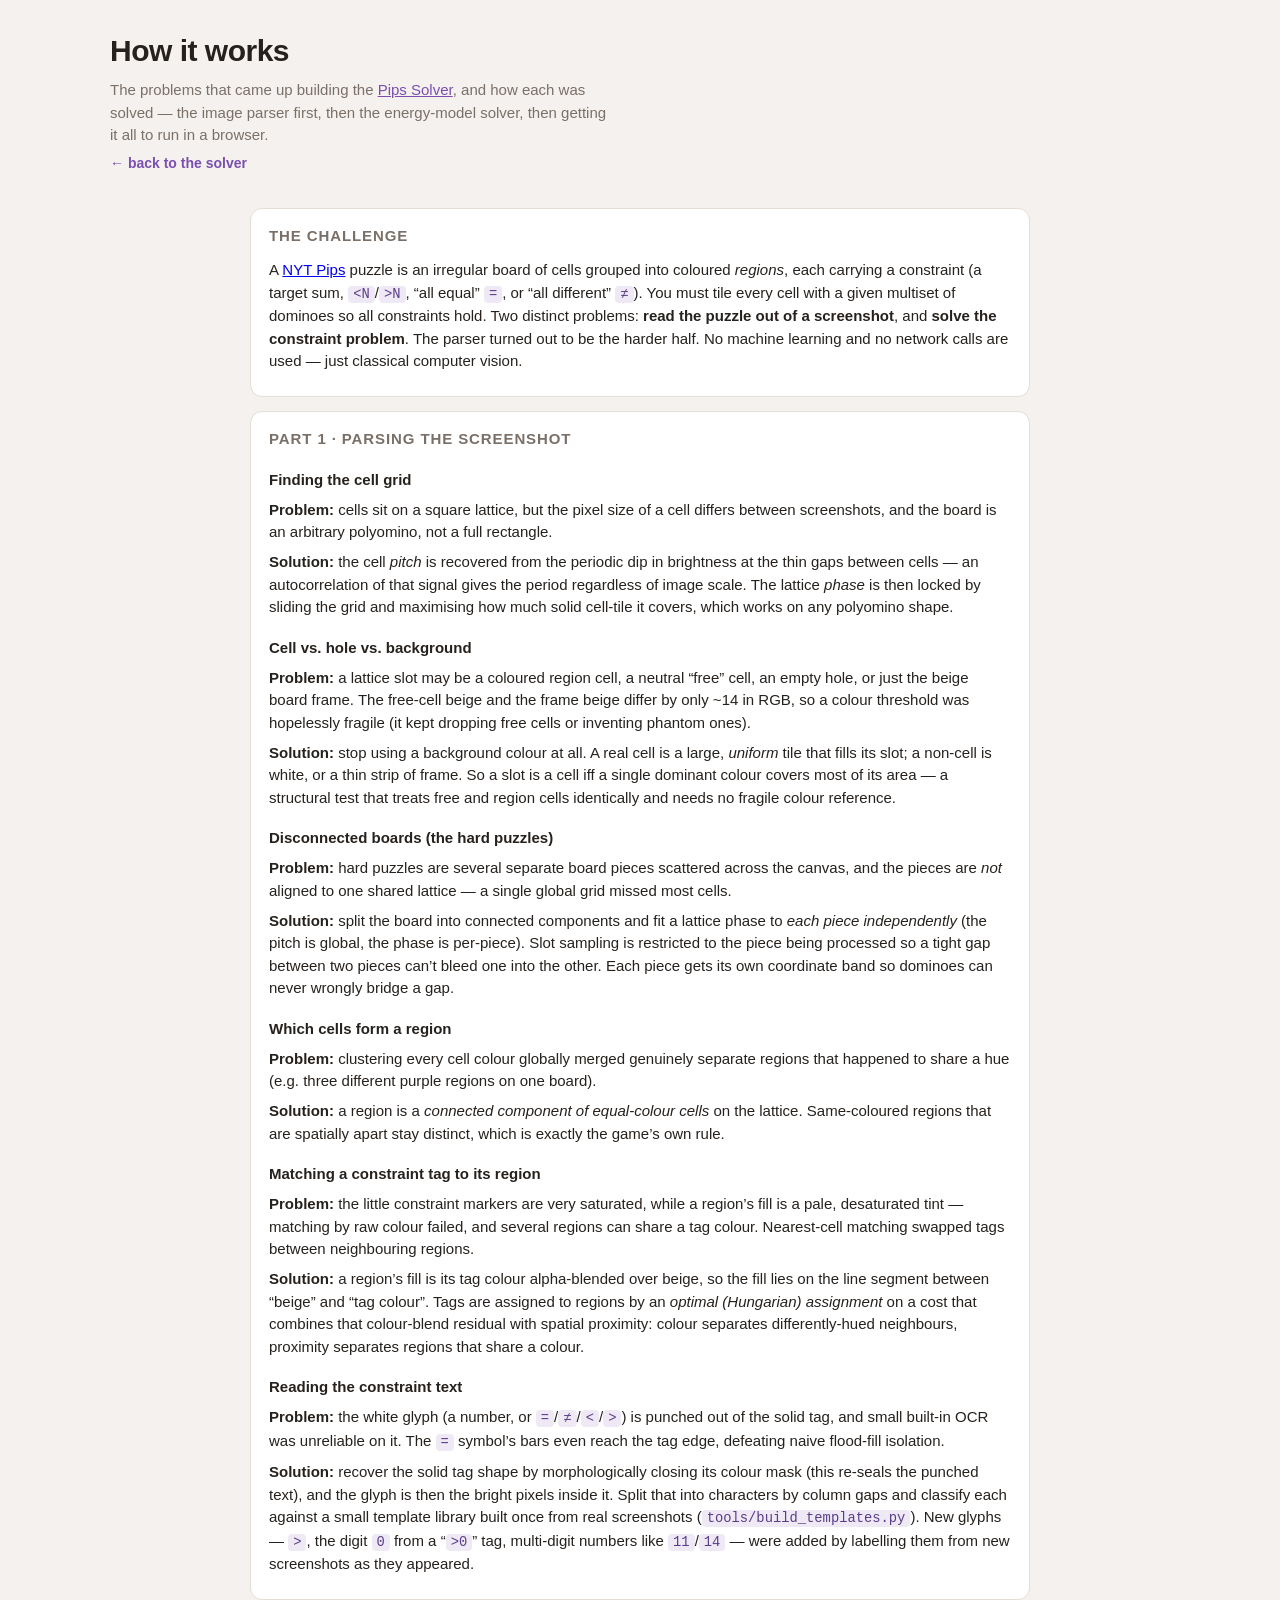
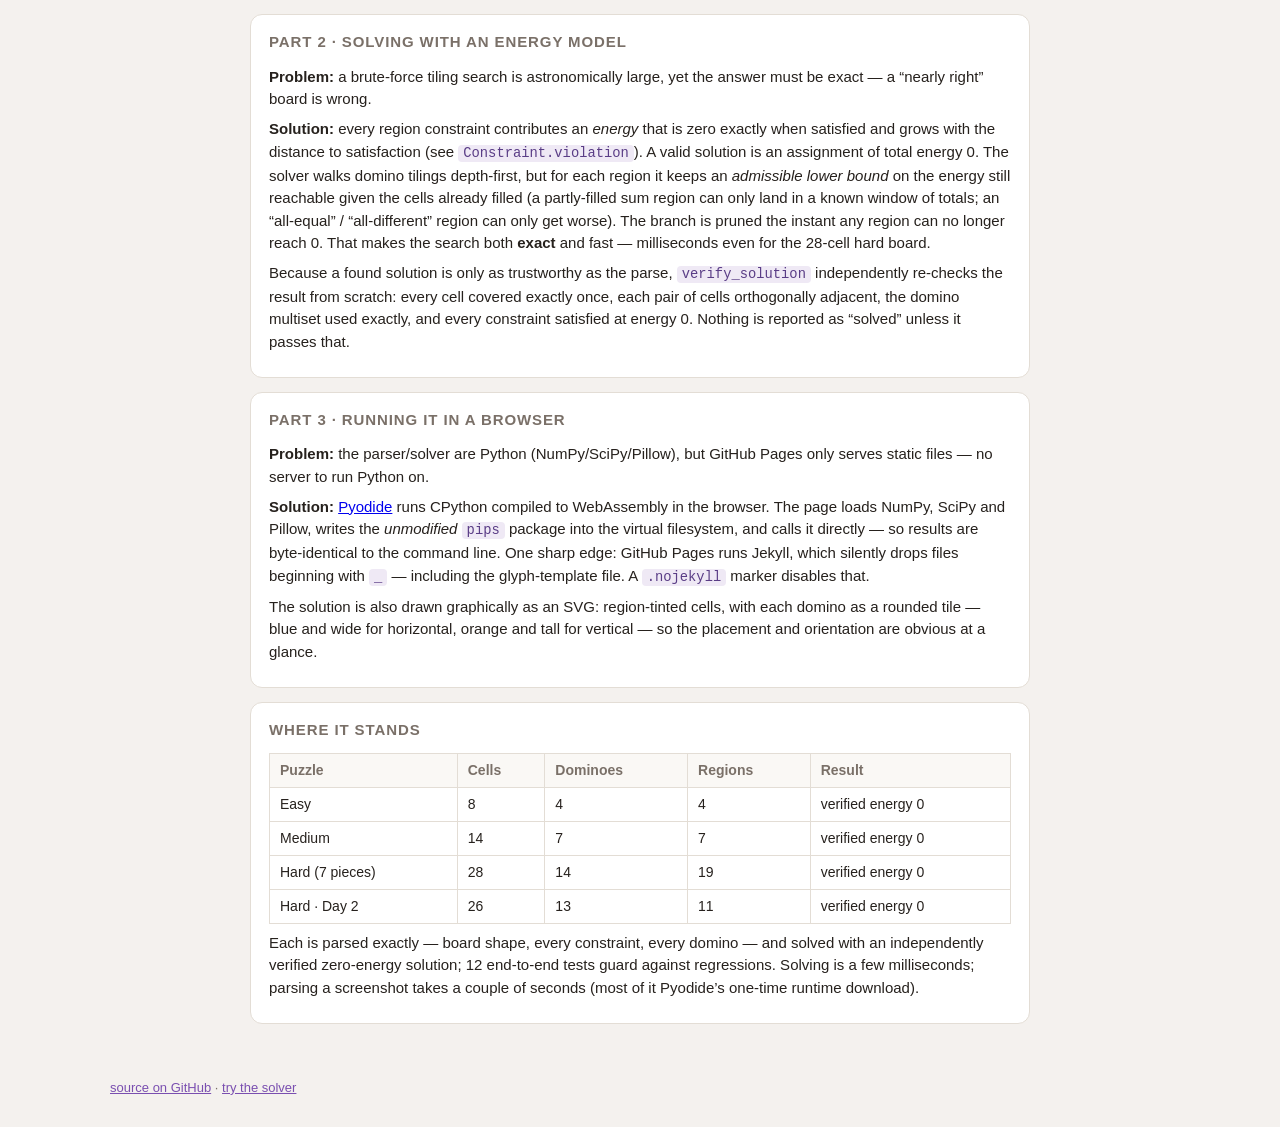
==== docs/writeup.html @ 4bcb679f "Add 'How it works' writeup page (parsing & solving problems/solutions) - docs/writeup.html: problem " ====
<!DOCTYPE html>
<html lang="en">
<head>
<meta charset="utf-8">
<meta name="viewport" content="width=device-width, initial-scale=1">
<title>Pips Solver — how it works</title>
<link rel="stylesheet" href="style.css">
</head>
<body>
<header>
  <h1>How it works</h1>
  <p class="sub">The problems that came up building the
    <a href="index.html">Pips Solver</a>, and how each was solved &mdash;
    the image parser first, then the energy-model solver, then getting it
    all to run in a browser.</p>
  <nav class="nav"><a href="index.html">&larr; back to the solver</a></nav>
</header>

<main class="prose">

  <section class="card">
    <h2>The challenge</h2>
    <p>A <a href="https://www.nytimes.com/games/pips" target="_blank"
      rel="noopener">NYT&nbsp;Pips</a> puzzle is an irregular board of
      cells grouped into coloured <em>regions</em>, each carrying a
      constraint (a target sum, <code>&lt;N</code>/<code>&gt;N</code>,
      &ldquo;all&nbsp;equal&rdquo; <code>=</code>, or
      &ldquo;all&nbsp;different&rdquo; <code>&ne;</code>). You must tile
      every cell with a given multiset of dominoes so all constraints
      hold. Two distinct problems: <strong>read the puzzle out of a
      screenshot</strong>, and <strong>solve the
      constraint problem</strong>. The parser turned out to be the harder
      half. No machine learning and no network calls are used &mdash;
      just classical computer vision.</p>
  </section>

  <section class="card">
    <h2>Part 1 &middot; Parsing the screenshot</h2>

    <h3>Finding the cell grid</h3>
    <p><strong>Problem:</strong> cells sit on a square lattice, but the
      pixel size of a cell differs between screenshots, and the board is
      an arbitrary polyomino, not a full rectangle.</p>
    <p><strong>Solution:</strong> the cell <em>pitch</em> is recovered
      from the periodic dip in brightness at the thin gaps between cells
      &mdash; an autocorrelation of that signal gives the period
      regardless of image scale. The lattice <em>phase</em> is then
      locked by sliding the grid and maximising how much solid cell-tile
      it covers, which works on any polyomino shape.</p>

    <h3>Cell vs. hole vs. background</h3>
    <p><strong>Problem:</strong> a lattice slot may be a coloured region
      cell, a neutral &ldquo;free&rdquo; cell, an empty hole, or just the
      beige board frame. The free-cell beige and the frame beige differ
      by only ~14 in RGB, so a colour threshold was hopelessly fragile
      (it kept dropping free cells or inventing phantom ones).</p>
    <p><strong>Solution:</strong> stop using a background colour at all.
      A real cell is a large, <em>uniform</em> tile that fills its slot;
      a non-cell is white, or a thin strip of frame. So a slot is a cell
      iff a single dominant colour covers most of its area &mdash; a
      structural test that treats free and region cells identically and
      needs no fragile colour reference.</p>

    <h3>Disconnected boards (the hard puzzles)</h3>
    <p><strong>Problem:</strong> hard puzzles are several separate board
      pieces scattered across the canvas, and the pieces are <em>not</em>
      aligned to one shared lattice &mdash; a single global grid missed
      most cells.</p>
    <p><strong>Solution:</strong> split the board into connected
      components and fit a lattice phase to <em>each piece
      independently</em> (the pitch is global, the phase is per-piece).
      Slot sampling is restricted to the piece being processed so a tight
      gap between two pieces can&rsquo;t bleed one into the other. Each
      piece gets its own coordinate band so dominoes can never wrongly
      bridge a gap.</p>

    <h3>Which cells form a region</h3>
    <p><strong>Problem:</strong> clustering every cell colour globally
      merged genuinely separate regions that happened to share a hue
      (e.g. three different purple regions on one board).</p>
    <p><strong>Solution:</strong> a region is a <em>connected component
      of equal-colour cells</em> on the lattice. Same-coloured regions
      that are spatially apart stay distinct, which is exactly the game&rsquo;s
      own rule.</p>

    <h3>Matching a constraint tag to its region</h3>
    <p><strong>Problem:</strong> the little constraint markers are very
      saturated, while a region&rsquo;s fill is a pale, desaturated tint
      &mdash; matching by raw colour failed, and several regions can
      share a tag colour. Nearest-cell matching swapped tags between
      neighbouring regions.</p>
    <p><strong>Solution:</strong> a region&rsquo;s fill is its tag colour
      alpha-blended over beige, so the fill lies on the line segment
      between &ldquo;beige&rdquo; and &ldquo;tag colour&rdquo;. Tags are
      assigned to regions by an <em>optimal (Hungarian) assignment</em>
      on a cost that combines that colour-blend residual with spatial
      proximity: colour separates differently-hued neighbours, proximity
      separates regions that share a colour.</p>

    <h3>Reading the constraint text</h3>
    <p><strong>Problem:</strong> the white glyph (a number, or
      <code>=</code>/<code>&ne;</code>/<code>&lt;</code>/<code>&gt;</code>)
      is punched out of the solid tag, and small built-in OCR was
      unreliable on it. The <code>=</code> symbol&rsquo;s bars even reach
      the tag edge, defeating naive flood-fill isolation.</p>
    <p><strong>Solution:</strong> recover the solid tag shape by
      morphologically closing its colour mask (this re-seals the punched
      text), and the glyph is then the bright pixels inside it. Split
      that into characters by column gaps and classify each against a
      small template library built once from real screenshots
      (<code>tools/build_templates.py</code>). New glyphs &mdash;
      <code>&gt;</code>, the digit <code>0</code> from a
      &ldquo;<code>&gt;0</code>&rdquo; tag, multi-digit numbers like
      <code>11</code>/<code>14</code> &mdash; were added by labelling
      them from new screenshots as they appeared.</p>
  </section>

  <section class="card">
    <h2>Part 2 &middot; Solving with an energy model</h2>
    <p><strong>Problem:</strong> a brute-force tiling search is
      astronomically large, yet the answer must be exact &mdash; a
      &ldquo;nearly right&rdquo; board is wrong.</p>
    <p><strong>Solution:</strong> every region constraint contributes an
      <em>energy</em> that is zero exactly when satisfied and grows with
      the distance to satisfaction (see <code>Constraint.violation</code>).
      A valid solution is an assignment of total energy&nbsp;0. The solver
      walks domino tilings depth-first, but for each region it keeps an
      <em>admissible lower bound</em> on the energy still reachable given
      the cells already filled (a partly-filled sum region can only land
      in a known window of totals; an &ldquo;all-equal&rdquo; /
      &ldquo;all-different&rdquo; region can only get worse). The branch
      is pruned the instant any region can no longer reach&nbsp;0. That
      makes the search both <strong>exact</strong> and fast &mdash;
      milliseconds even for the 28-cell hard board.</p>
    <p>Because a found solution is only as trustworthy as the parse,
      <code>verify_solution</code> independently re-checks the result
      from scratch: every cell covered exactly once, each pair of cells
      orthogonally adjacent, the domino multiset used exactly, and every
      constraint satisfied at energy&nbsp;0. Nothing is reported as
      &ldquo;solved&rdquo; unless it passes that.</p>
  </section>

  <section class="card">
    <h2>Part 3 &middot; Running it in a browser</h2>
    <p><strong>Problem:</strong> the parser/solver are Python
      (NumPy/SciPy/Pillow), but GitHub Pages only serves static files
      &mdash; no server to run Python on.</p>
    <p><strong>Solution:</strong> <a href="https://pyodide.org"
      target="_blank" rel="noopener">Pyodide</a> runs CPython compiled to
      WebAssembly in the browser. The page loads NumPy, SciPy and Pillow,
      writes the <em>unmodified</em> <code>pips</code> package into the
      virtual filesystem, and calls it directly &mdash; so results are
      byte-identical to the command line. One sharp edge: GitHub Pages
      runs Jekyll, which silently drops files beginning with
      <code>_</code> &mdash; including the glyph-template file. A
      <code>.nojekyll</code> marker disables that.</p>
    <p>The solution is also drawn graphically as an SVG: region-tinted
      cells, with each domino as a rounded tile &mdash; blue and wide for
      horizontal, orange and tall for vertical &mdash; so the placement
      and orientation are obvious at a glance.</p>
  </section>

  <section class="card">
    <h2>Where it stands</h2>
    <table>
      <thead><tr><th>Puzzle</th><th>Cells</th><th>Dominoes</th>
        <th>Regions</th><th>Result</th></tr></thead>
      <tbody>
        <tr><td>Easy</td><td>8</td><td>4</td><td>4</td>
          <td>verified energy&nbsp;0</td></tr>
        <tr><td>Medium</td><td>14</td><td>7</td><td>7</td>
          <td>verified energy&nbsp;0</td></tr>
        <tr><td>Hard (7 pieces)</td><td>28</td><td>14</td><td>19</td>
          <td>verified energy&nbsp;0</td></tr>
        <tr><td>Hard &middot; Day&nbsp;2</td><td>26</td><td>13</td>
          <td>11</td><td>verified energy&nbsp;0</td></tr>
      </tbody>
    </table>
    <p>Each is parsed exactly &mdash; board shape, every constraint,
      every domino &mdash; and solved with an independently verified
      zero-energy solution; 12 end-to-end tests guard against
      regressions. Solving is a few milliseconds; parsing a screenshot
      takes a couple of seconds (most of it Pyodide&rsquo;s one-time
      runtime download).</p>
  </section>

</main>

<footer>
  <a href="https://github.com/JonMinton/pips-solver" target="_blank"
     rel="noopener">source on GitHub</a> &middot;
  <a href="index.html">try the solver</a>
</footer>
</body>
</html>
---- docs/style.css ----
:root{
  --bg:#f4f1ee; --card:#fff; --ink:#26211d; --muted:#7a7068;
  --accent:#7a4fb0; --line:#e3ddd5; --ok:#2f8f4e;
}
*{box-sizing:border-box}
body{
  margin:0;font:15px/1.5 -apple-system,BlinkMacSystemFont,"Segoe UI",
  Roboto,Helvetica,Arial,sans-serif;color:var(--ink);background:var(--bg);
}
header{padding:28px 20px 8px;max-width:1100px;margin:0 auto}
h1{margin:0;font-size:30px;letter-spacing:-.5px}
.sub{color:var(--muted);max-width:60ch;margin:.4em 0 0}
.sub a{color:var(--accent)}
main{max-width:1100px;margin:0 auto;padding:12px 20px 40px}
.card{
  background:var(--card);border:1px solid var(--line);border-radius:12px;
  padding:16px 18px;margin:14px 0;
}
.card h2{margin:0 0 12px;font-size:15px;text-transform:uppercase;
  letter-spacing:.06em;color:var(--muted)}
.row{display:flex;gap:10px;flex-wrap:wrap;align-items:center;margin:8px 0}
.daily{margin:0 0 6px;color:var(--muted)}
button,.filebtn{
  font:inherit;border:1px solid var(--line);background:#fbf9f6;
  color:var(--ink);padding:9px 16px;border-radius:9px;cursor:pointer;
}
button.puz{font-weight:600}
button:hover:not(:disabled),.filebtn:hover{border-color:var(--accent)}
button:disabled,.filebtn input:disabled{opacity:.45;cursor:not-allowed}
.filebtn{display:inline-block}
.filebtn input{display:none}
input[type=url]{
  flex:1;min-width:220px;font:inherit;padding:9px 12px;border-radius:9px;
  border:1px solid var(--line);background:#fbf9f6;
}
.hint{color:var(--muted);font-size:13px;margin:4px 0 0}
#status{margin:0;color:var(--muted)}
.badges{display:flex;gap:8px;flex-wrap:wrap;margin-top:10px}
.badge{background:#efe9f5;color:var(--accent);border-radius:999px;
  padding:5px 12px;font-size:13px;font-weight:600}
.badge.ok{background:#e6f3ea;color:var(--ok)}
.hidden{display:none}
.grid{display:grid;grid-template-columns:1fr 1fr 1fr;gap:14px}
.grid .card{margin:0}
@media (max-width:880px){.grid{grid-template-columns:1fr}}
#preview{max-width:100%;border-radius:8px;background:#faf8f5;
  border:1px dashed var(--line);min-height:120px;display:block}
pre{
  margin:0;white-space:pre;overflow:auto;font:13px/1.35
  ui-monospace,SFMono-Regular,Menlo,Consolas,monospace;
  background:#faf8f5;border-radius:8px;padding:12px;max-height:520px;
}
.legend{display:flex;gap:18px;flex-wrap:wrap;align-items:center;
  margin:0 0 12px;font-size:13px;color:var(--ink)}
.legend .muted{color:var(--muted)}
.legend .sw{display:inline-block;width:22px;height:13px;border-radius:4px;
  vertical-align:-2px;margin-right:6px;background:#fbfbfb}
.legend .sw.h{border:2.5px solid #2f6f9f}
.legend .sw.v{border:2.5px solid #c8762a}
#svgwrap{overflow:auto}
#svgwrap svg{max-width:100%;height:auto;background:#faf8f5;
  border-radius:8px;padding:10px}
.nav{max-width:1100px;margin:6px 0 0;font-size:14px}
.nav a{color:var(--accent);text-decoration:none;font-weight:600}
.nav a:hover{text-decoration:underline}
.prose{max-width:820px}
.prose .card h3{margin:18px 0 4px;font-size:15px;color:var(--ink);
  text-transform:none;letter-spacing:0}
.prose p{margin:.5em 0;color:var(--ink)}
.prose code{background:#efe9f5;color:#5a3d86;border-radius:4px;
  padding:1px 5px;font-size:.92em}
.prose table{border-collapse:collapse;width:100%;margin:6px 0;
  font-size:14px}
.prose th,.prose td{border:1px solid var(--line);padding:6px 10px;
  text-align:left}
.prose th{background:#faf8f5;color:var(--muted);font-weight:600}
footer{max-width:1100px;margin:0 auto;padding:0 20px 40px;
  color:var(--muted);font-size:13px}
footer a{color:var(--accent)}
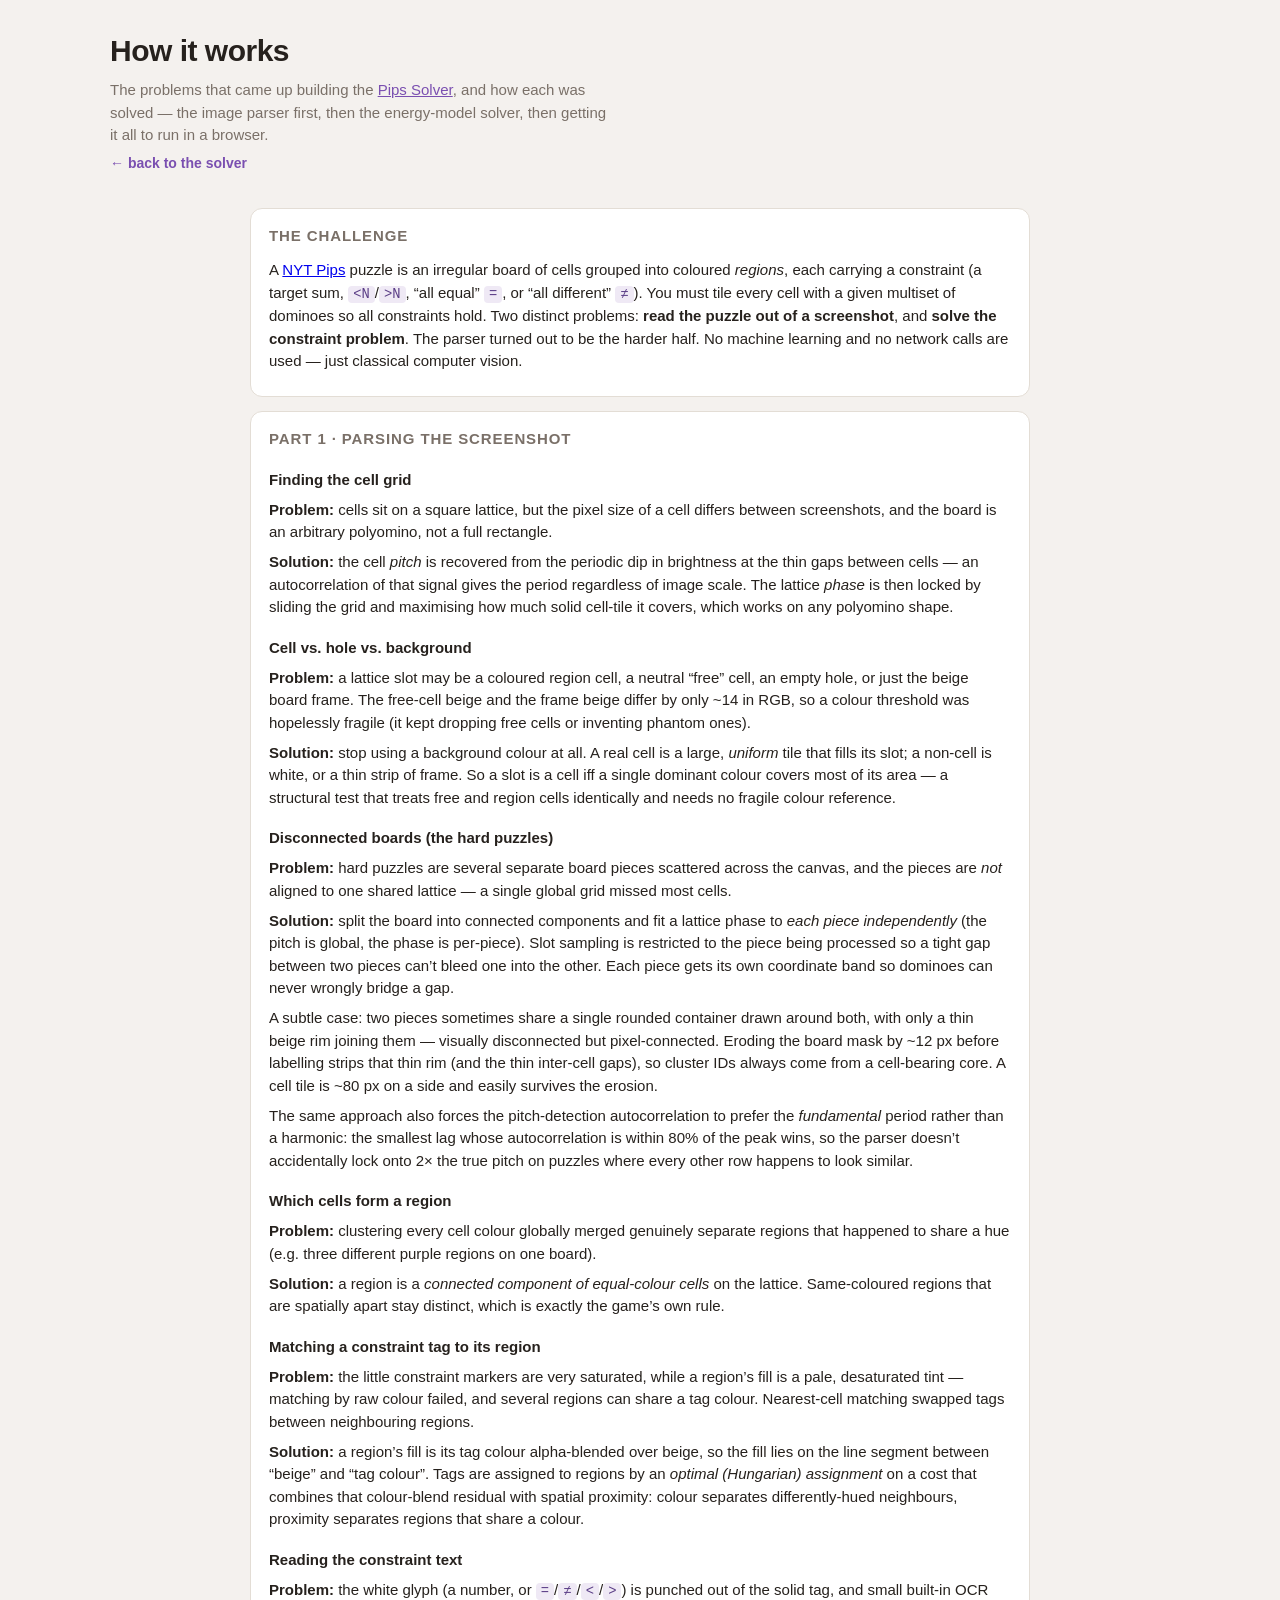
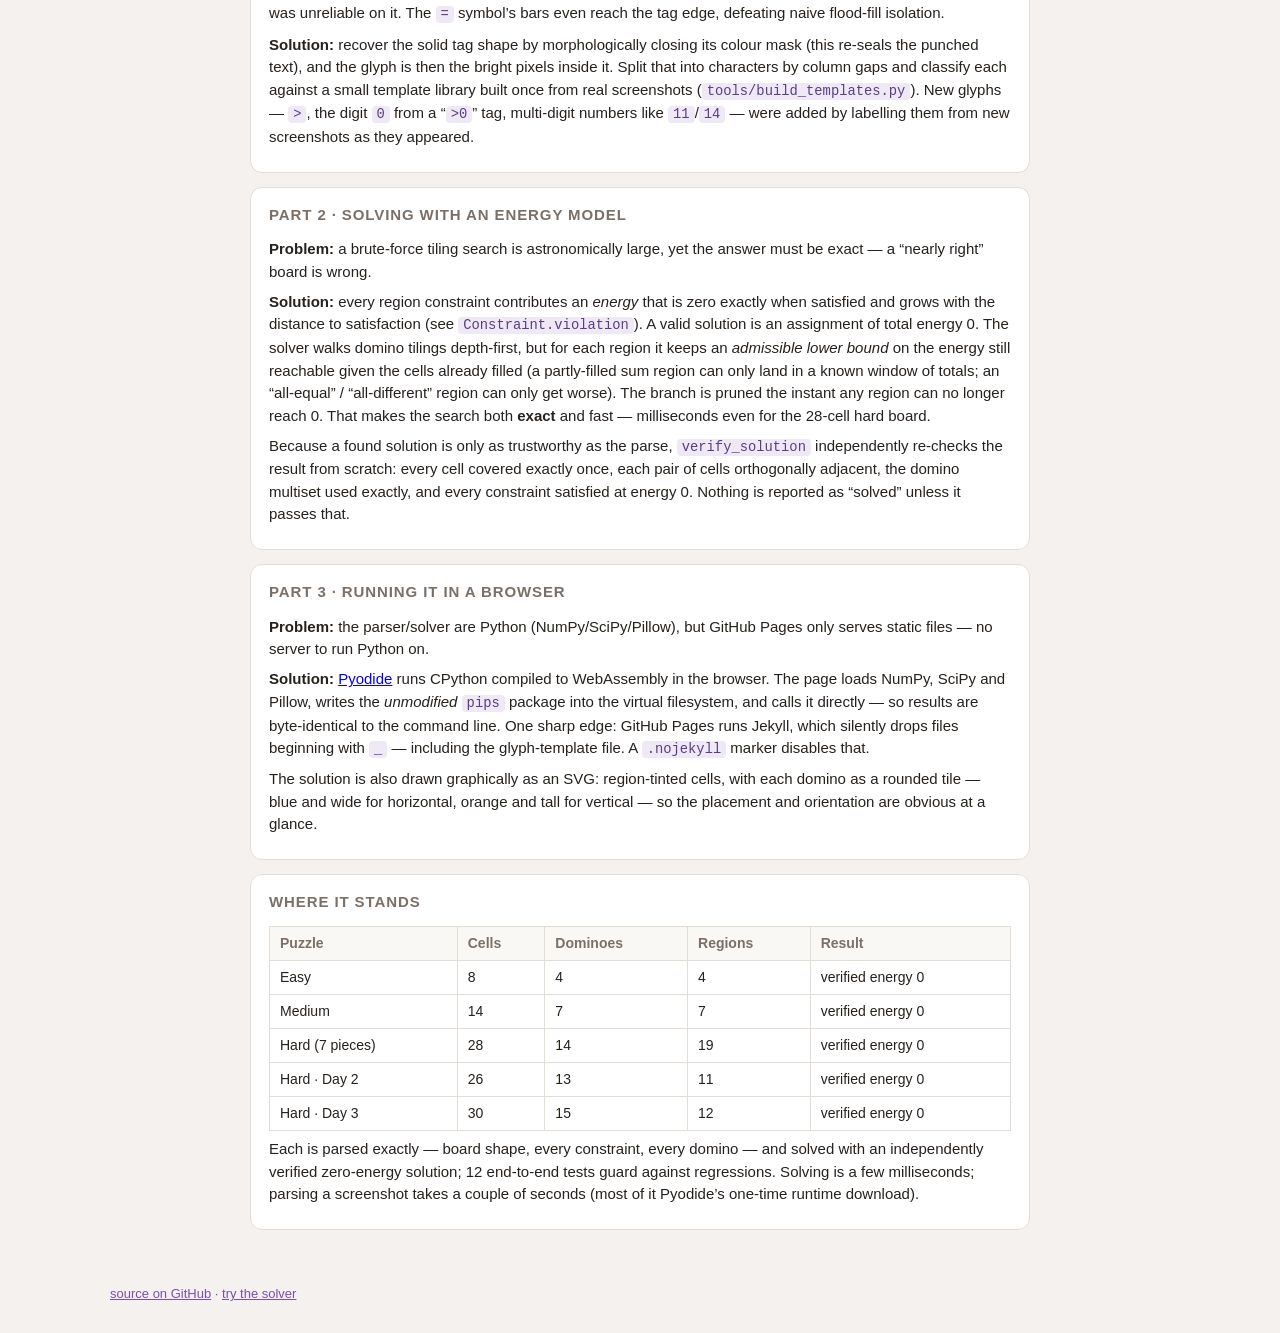
==== commit d2595b3d: "Solve hard-example-3; pitch-fundamental + erosion-split fixes - Pitch detection now picks the smalle" ====
--- a/docs/writeup.html
+++ b/docs/writeup.html
@@ -73,6 +73,19 @@
       gap between two pieces can&rsquo;t bleed one into the other. Each
       piece gets its own coordinate band so dominoes can never wrongly
       bridge a gap.</p>
+    <p>A subtle case: two pieces sometimes share a single rounded
+      container drawn around both, with only a thin beige rim joining
+      them &mdash; visually disconnected but pixel-connected. Eroding
+      the board mask by ~12 px before labelling strips that thin rim
+      (and the thin inter-cell gaps), so cluster IDs always come from a
+      cell-bearing core. A cell tile is ~80 px on a side and easily
+      survives the erosion.</p>
+    <p>The same approach also forces the pitch-detection autocorrelation
+      to prefer the <em>fundamental</em> period rather than a harmonic:
+      the smallest lag whose autocorrelation is within 80% of the peak
+      wins, so the parser doesn&rsquo;t accidentally lock onto 2&times;
+      the true pitch on puzzles where every other row happens to look
+      similar.</p>
 
     <h3>Which cells form a region</h3>
     <p><strong>Problem:</strong> clustering every cell colour globally
@@ -174,6 +187,8 @@
           <td>verified energy&nbsp;0</td></tr>
         <tr><td>Hard &middot; Day&nbsp;2</td><td>26</td><td>13</td>
           <td>11</td><td>verified energy&nbsp;0</td></tr>
+        <tr><td>Hard &middot; Day&nbsp;3</td><td>30</td><td>15</td>
+          <td>12</td><td>verified energy&nbsp;0</td></tr>
       </tbody>
     </table>
     <p>Each is parsed exactly &mdash; board shape, every constraint,
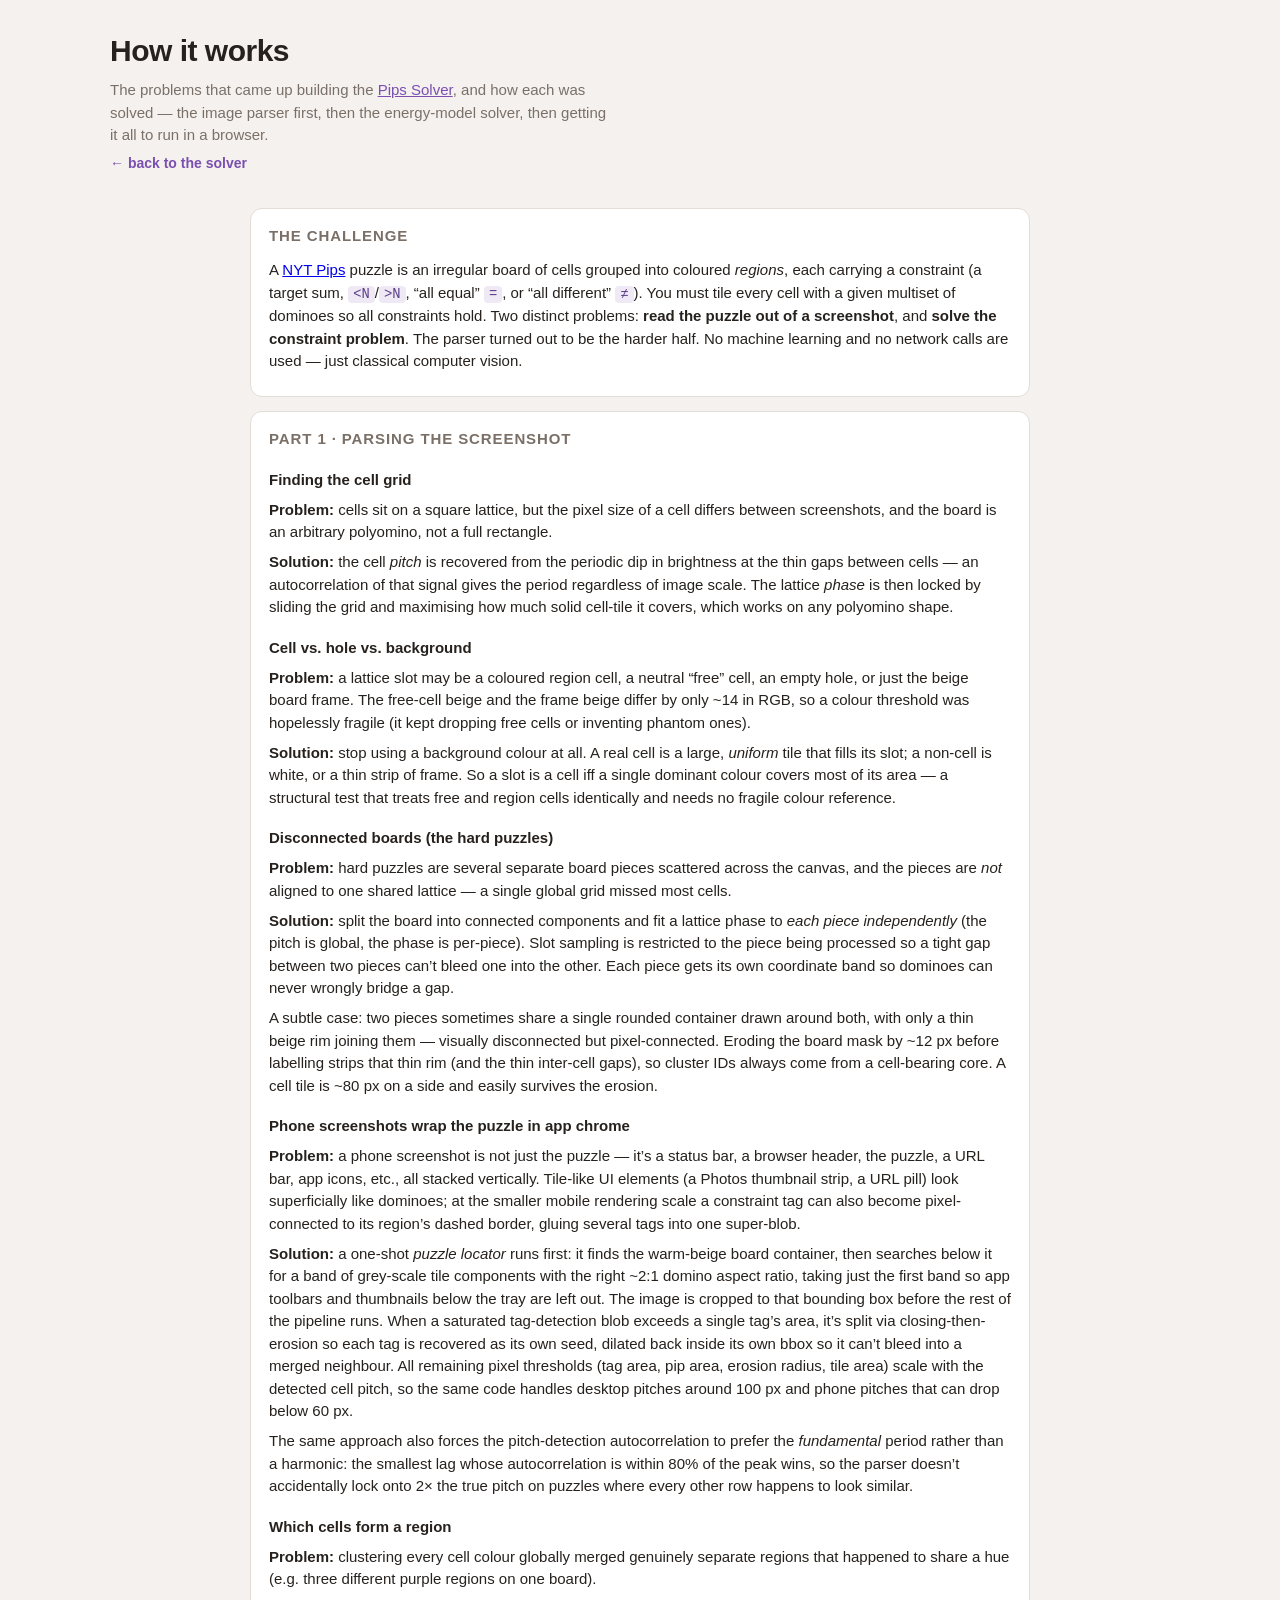
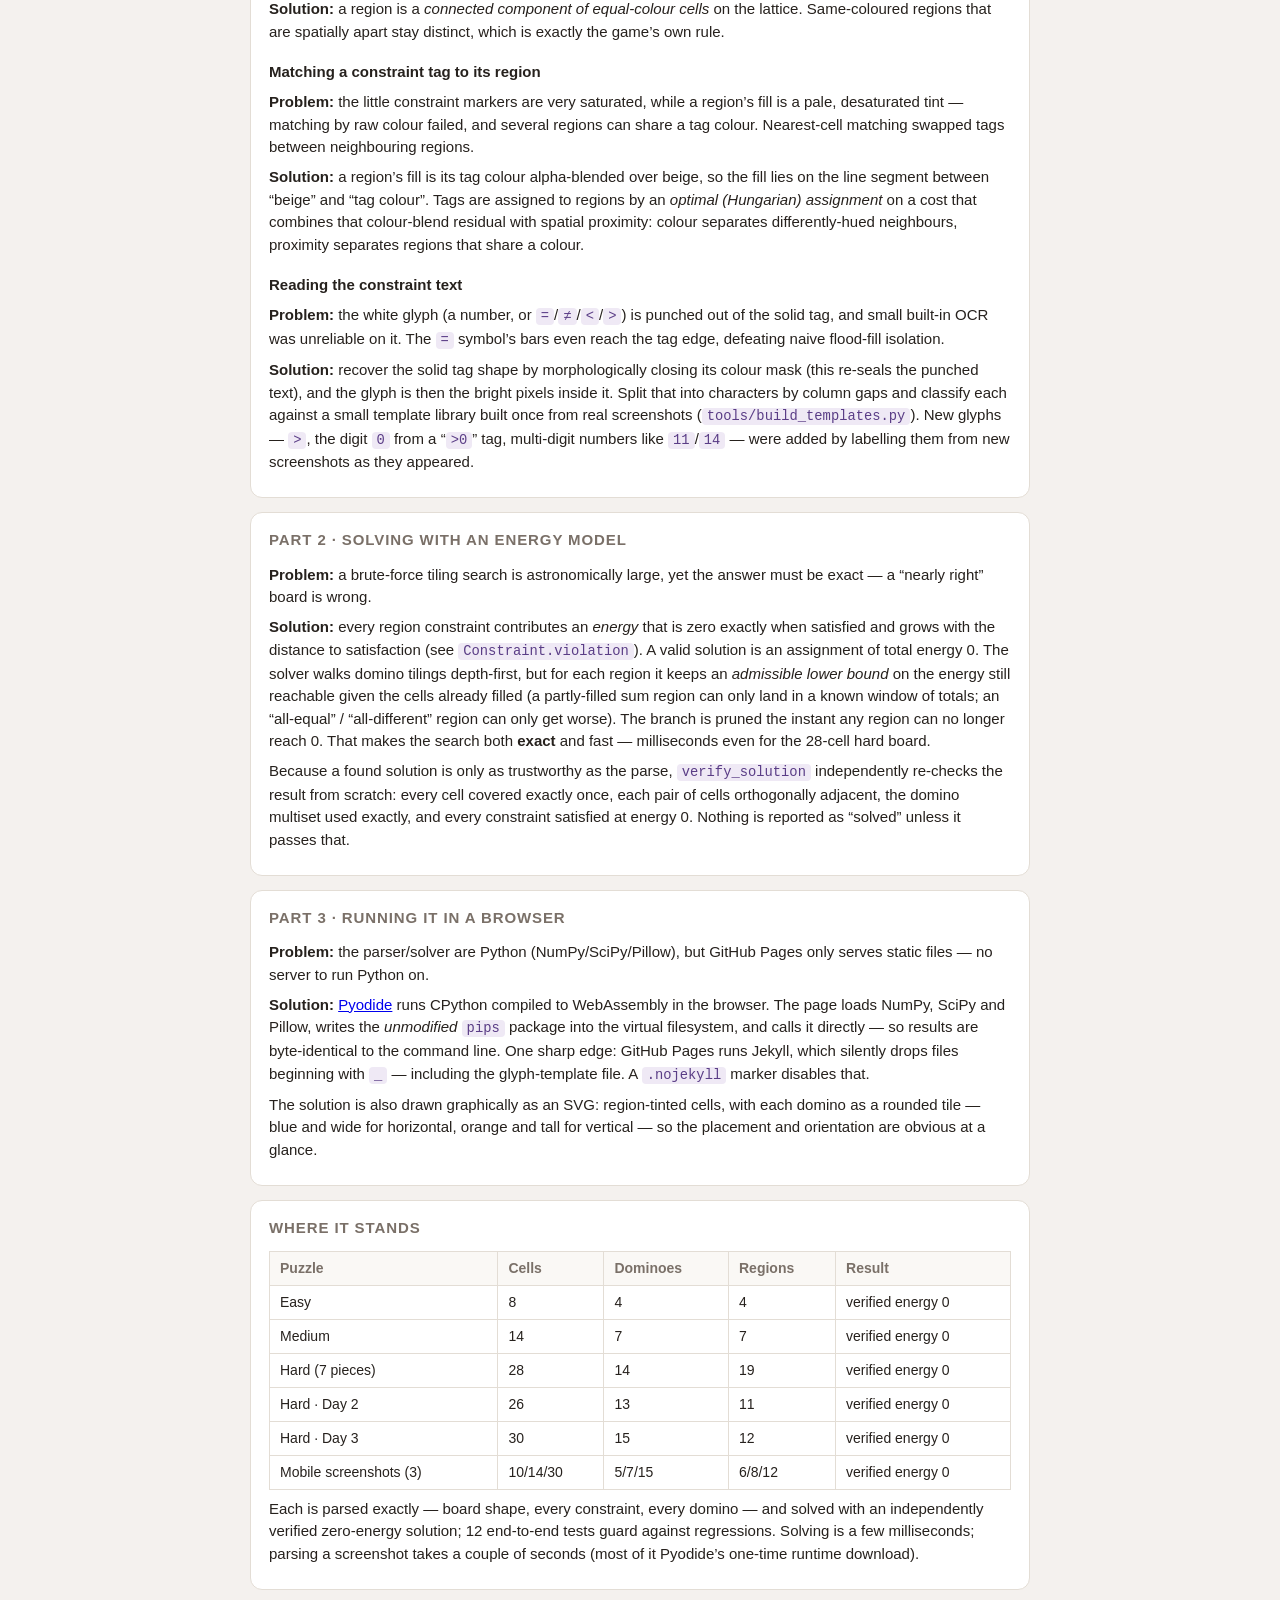
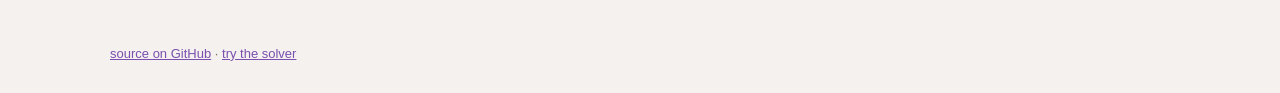
==== commit 1d578d99: "Mobile screenshots: locator + super-blob tag splitting Phone screenshots wrap the puzzle in app/brow" ====
--- a/docs/writeup.html
+++ b/docs/writeup.html
@@ -80,6 +80,28 @@
       (and the thin inter-cell gaps), so cluster IDs always come from a
       cell-bearing core. A cell tile is ~80 px on a side and easily
       survives the erosion.</p>
+    <h3>Phone screenshots wrap the puzzle in app chrome</h3>
+    <p><strong>Problem:</strong> a phone screenshot is not just the puzzle
+      &mdash; it&rsquo;s a status bar, a browser header, the puzzle, a URL
+      bar, app icons, etc., all stacked vertically.  Tile-like UI
+      elements (a Photos thumbnail strip, a URL pill) look superficially
+      like dominoes; at the smaller mobile rendering scale a constraint
+      tag can also become pixel-connected to its region&rsquo;s dashed
+      border, gluing several tags into one super-blob.</p>
+    <p><strong>Solution:</strong> a one-shot <em>puzzle locator</em> runs
+      first: it finds the warm-beige board container, then searches
+      below it for a band of grey-scale tile components with the right
+      ~2:1 domino aspect ratio, taking just the first band so app
+      toolbars and thumbnails below the tray are left out.  The image is
+      cropped to that bounding box before the rest of the pipeline
+      runs.  When a saturated tag-detection blob exceeds a single
+      tag&rsquo;s area, it&rsquo;s split via closing-then-erosion so each
+      tag is recovered as its own seed, dilated back inside its own
+      bbox so it can&rsquo;t bleed into a merged neighbour. All
+      remaining pixel thresholds (tag area, pip area, erosion radius,
+      tile area) scale with the detected cell pitch, so the same code
+      handles desktop pitches around 100&nbsp;px and phone pitches that
+      can drop below 60&nbsp;px.</p>
     <p>The same approach also forces the pitch-detection autocorrelation
       to prefer the <em>fundamental</em> period rather than a harmonic:
       the smallest lag whose autocorrelation is within 80% of the peak
@@ -189,6 +211,9 @@
           <td>11</td><td>verified energy&nbsp;0</td></tr>
         <tr><td>Hard &middot; Day&nbsp;3</td><td>30</td><td>15</td>
           <td>12</td><td>verified energy&nbsp;0</td></tr>
+        <tr><td>Mobile screenshots (3)</td><td>10/14/30</td>
+          <td>5/7/15</td><td>6/8/12</td>
+          <td>verified energy&nbsp;0</td></tr>
       </tbody>
     </table>
     <p>Each is parsed exactly &mdash; board shape, every constraint,
--- a/docs/style.css
+++ b/docs/style.css
@@ -20,6 +20,7 @@
   letter-spacing:.06em;color:var(--muted)}
 .row{display:flex;gap:10px;flex-wrap:wrap;align-items:center;margin:8px 0}
 .daily{margin:0 0 6px;color:var(--muted)}
+.muted{color:var(--muted);margin-right:4px}
 button,.filebtn{
   font:inherit;border:1px solid var(--line);background:#fbf9f6;
   color:var(--ink);padding:9px 16px;border-radius:9px;cursor:pointer;
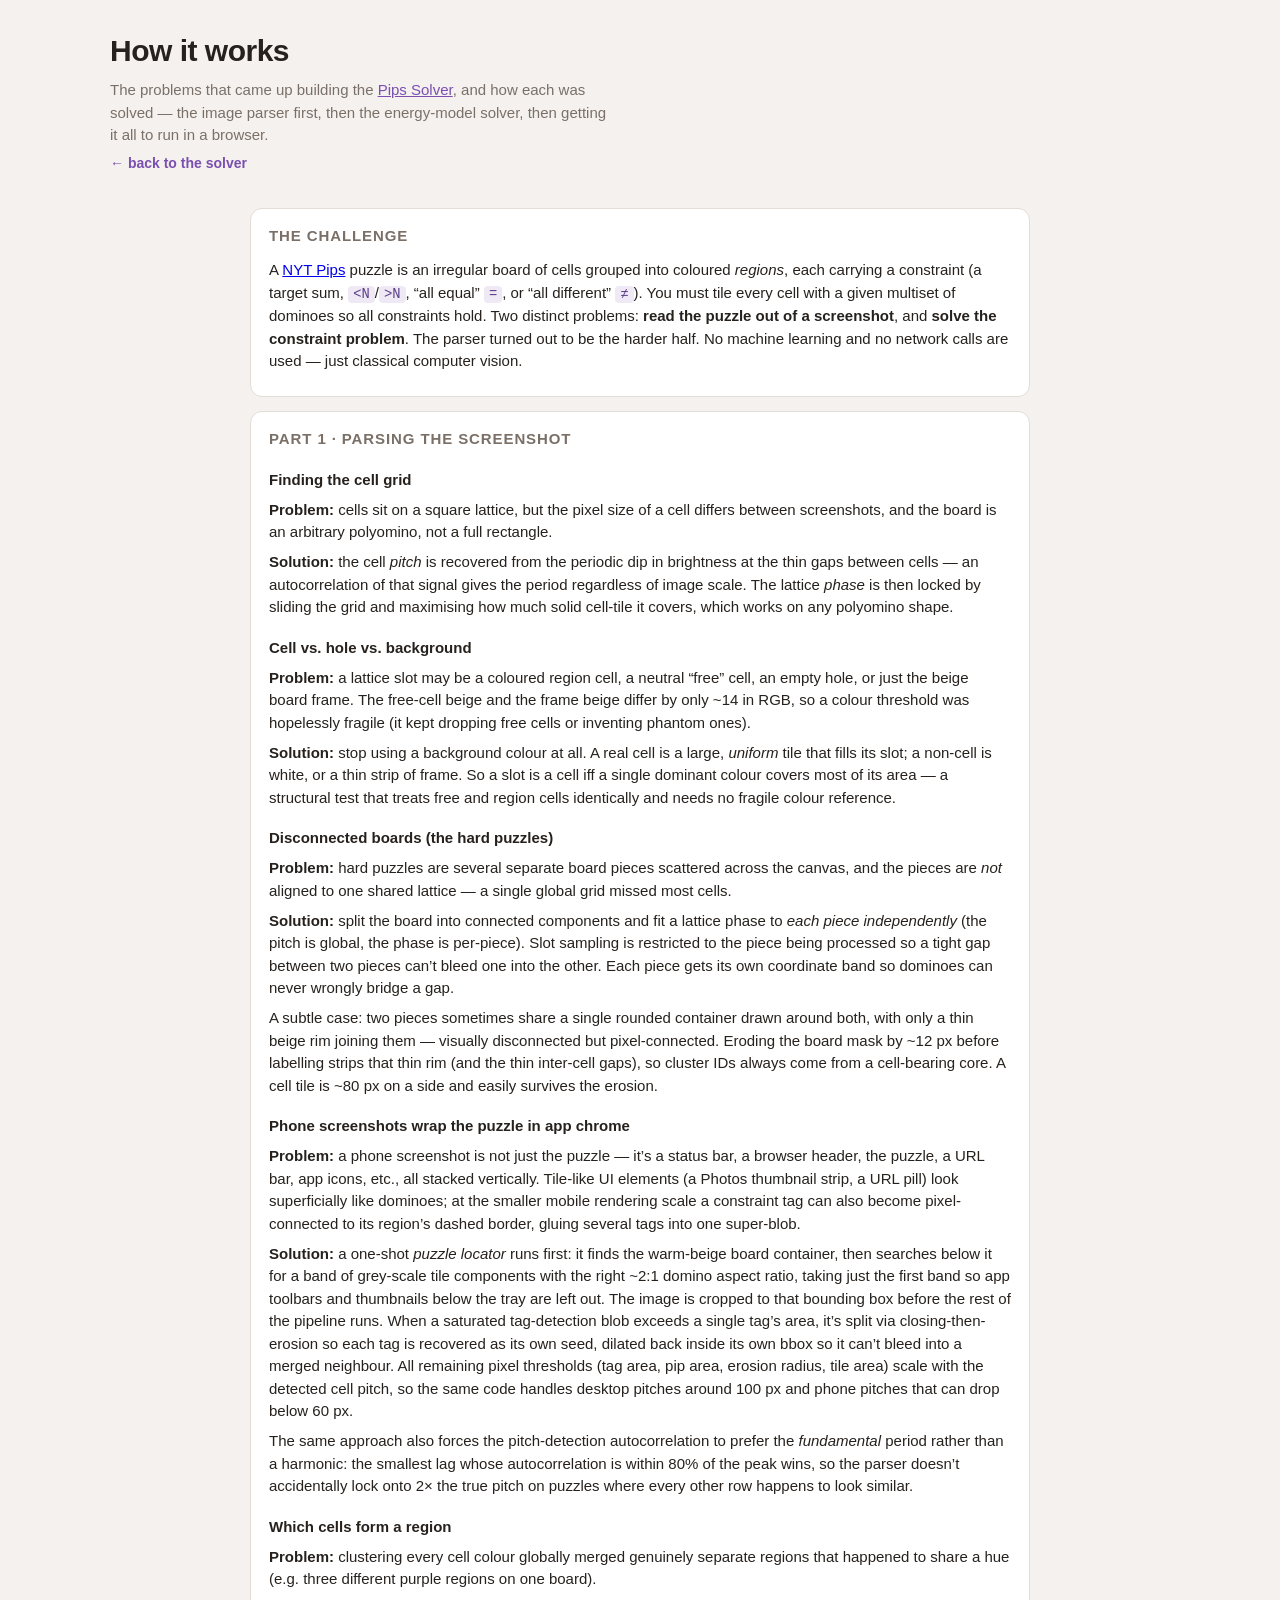
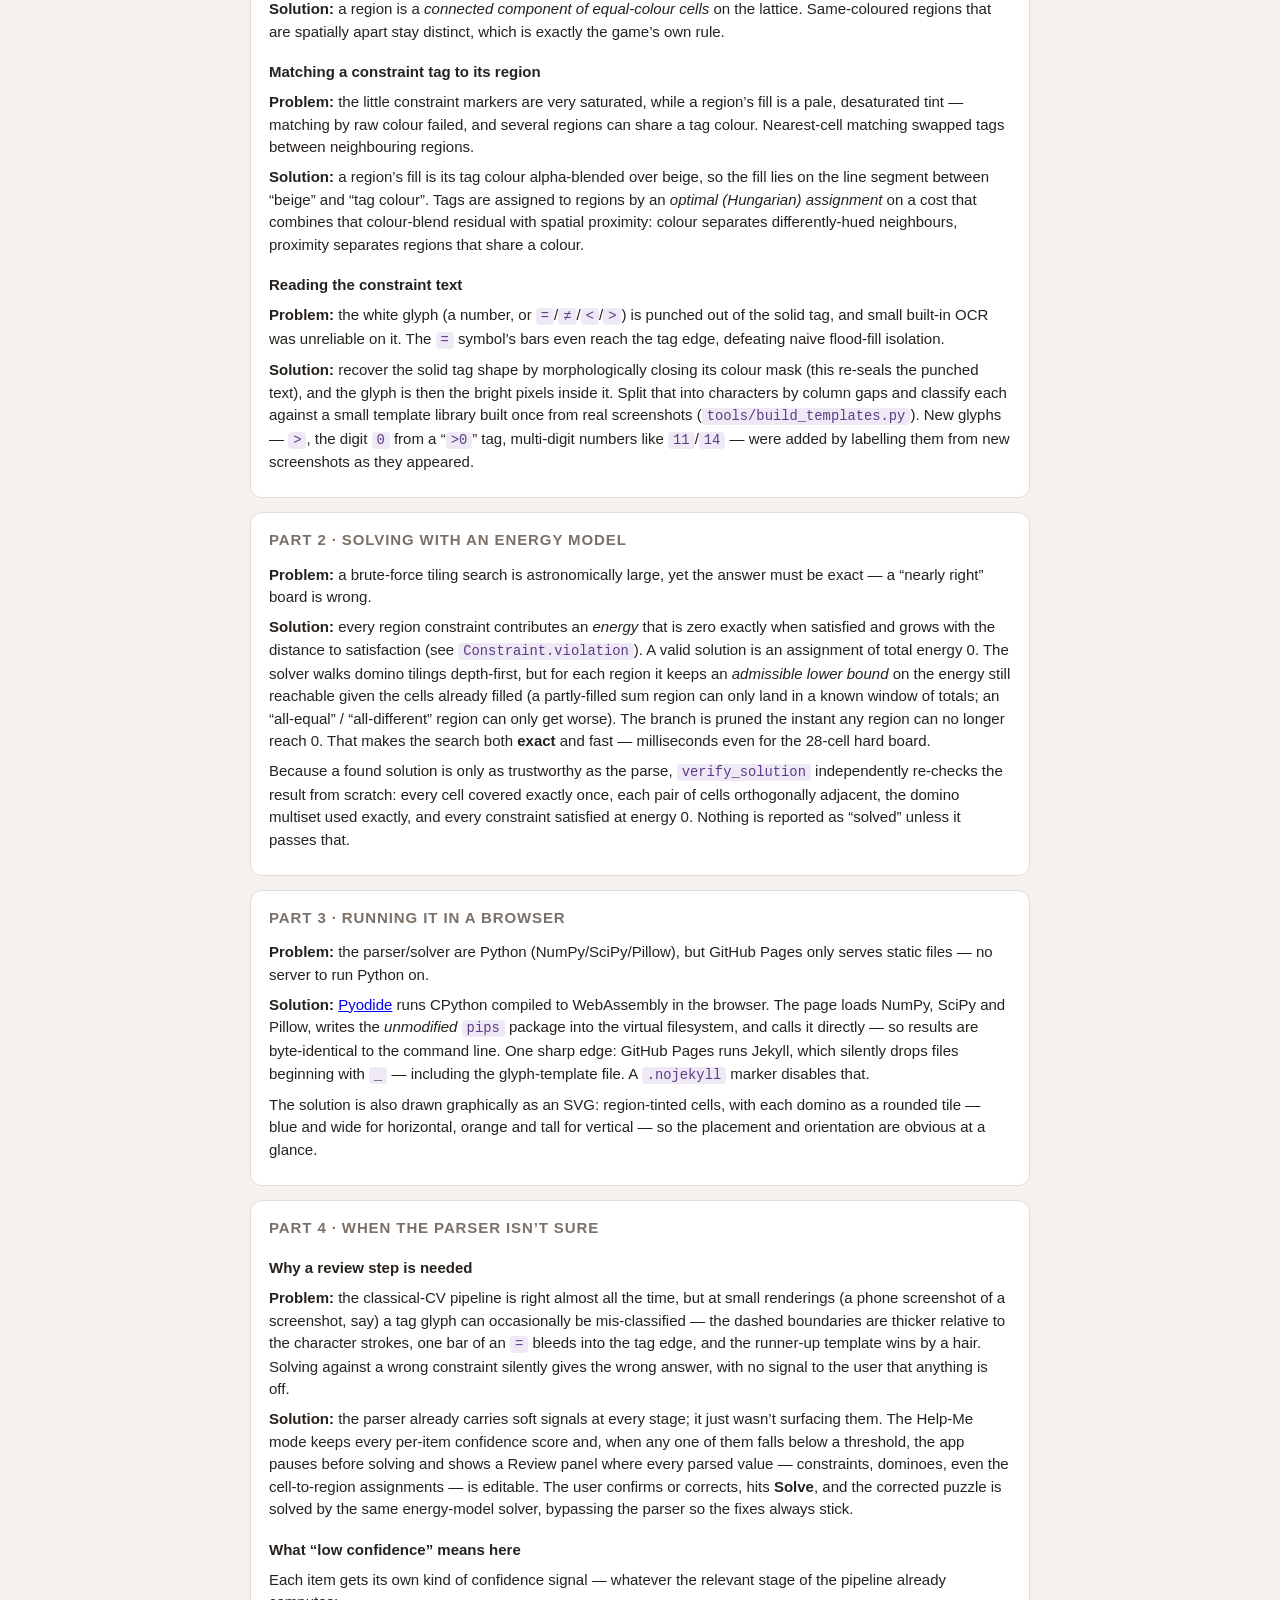
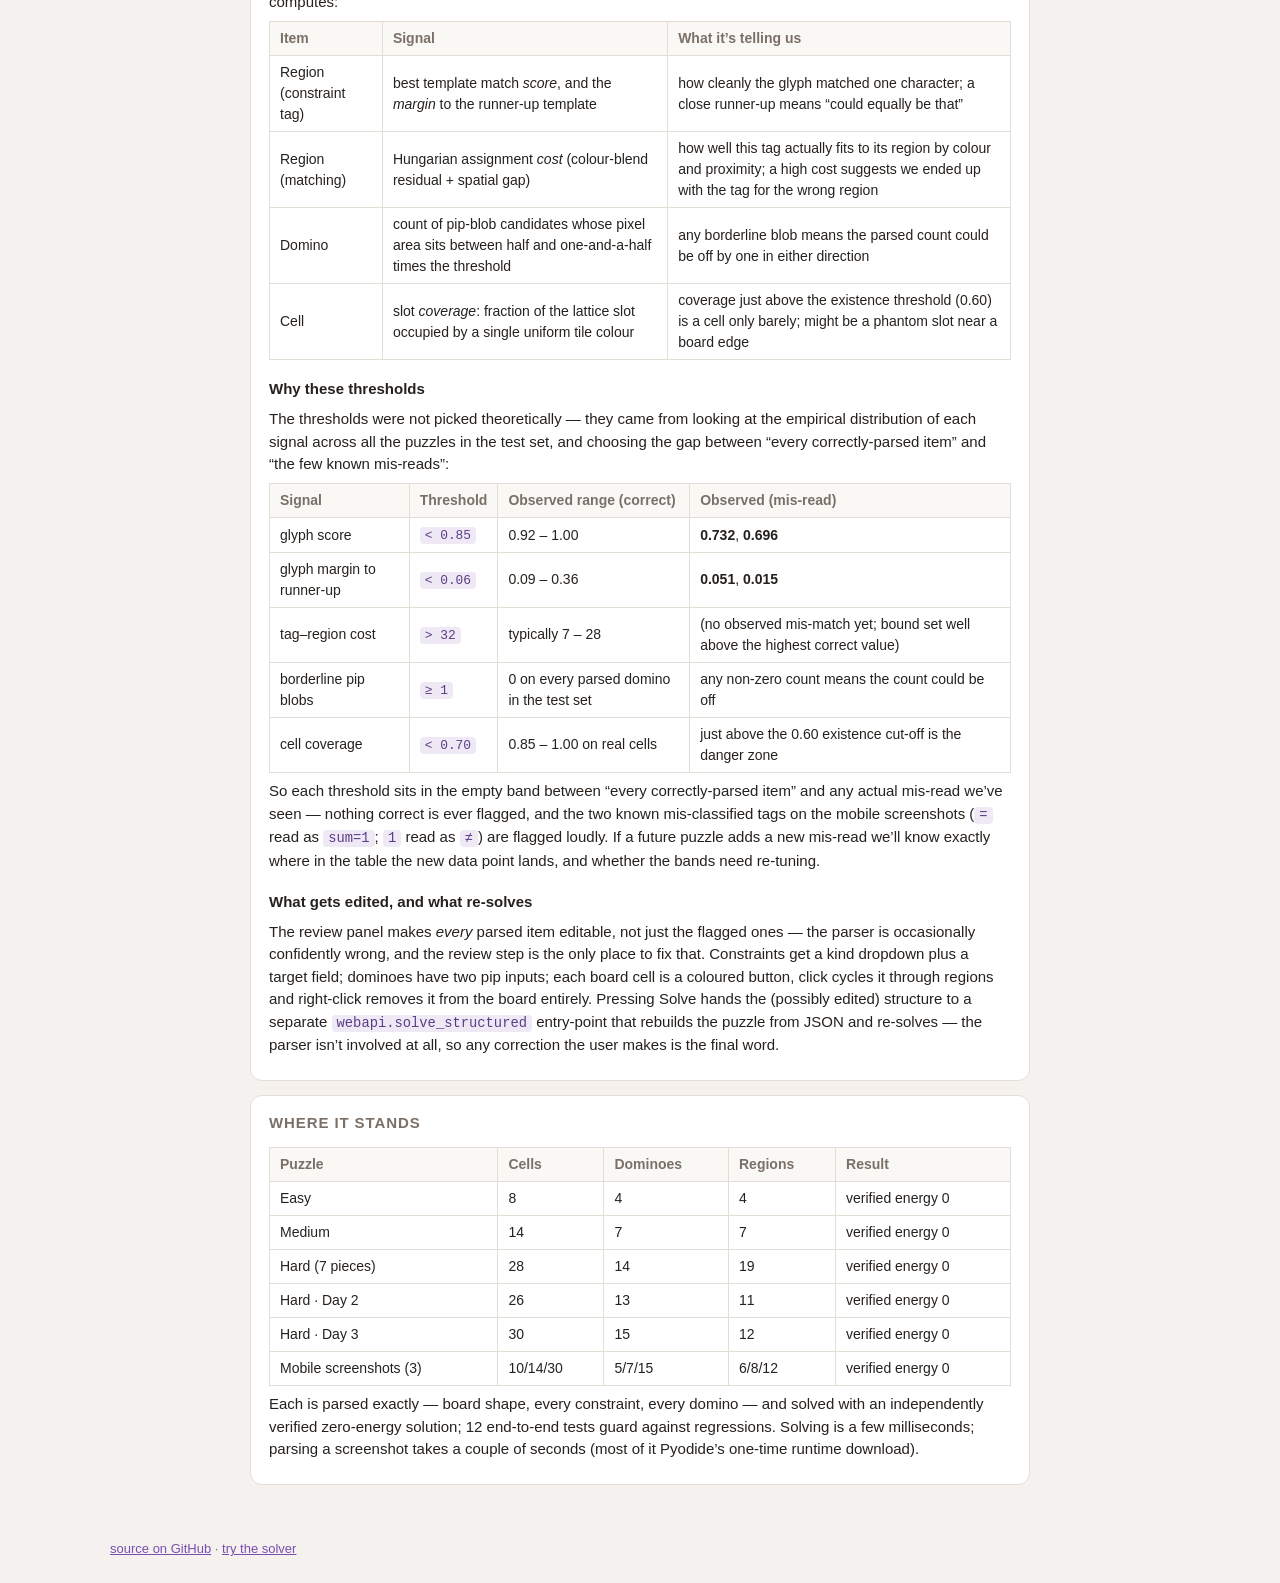
==== commit c4e3ab69: "Writeup: new Part 4 section on Help-Me mode (confidence + review) Explains why a review step is need" ====
--- a/docs/writeup.html
+++ b/docs/writeup.html
@@ -196,6 +196,115 @@
   </section>
 
   <section class="card">
+    <h2>Part 4 &middot; When the parser isn&rsquo;t sure</h2>
+
+    <h3>Why a review step is needed</h3>
+    <p><strong>Problem:</strong> the classical-CV pipeline is right almost
+      all the time, but at small renderings (a phone screenshot of a
+      screenshot, say) a tag glyph can occasionally be mis-classified
+      &mdash; the dashed boundaries are thicker relative to the
+      character strokes, one bar of an <code>=</code> bleeds into the
+      tag edge, and the runner-up template wins by a hair. Solving
+      against a wrong constraint silently gives the wrong answer, with
+      no signal to the user that anything is off.</p>
+    <p><strong>Solution:</strong> the parser already carries soft
+      signals at every stage; it just wasn&rsquo;t surfacing them. The
+      Help-Me mode keeps every per-item confidence score and, when any
+      one of them falls below a threshold, the app pauses before
+      solving and shows a Review panel where every parsed value
+      &mdash; constraints, dominoes, even the cell-to-region
+      assignments &mdash; is editable. The user confirms or corrects,
+      hits <b>Solve</b>, and the corrected puzzle is solved by the
+      same energy-model solver, bypassing the parser so the fixes
+      always stick.</p>
+
+    <h3>What &ldquo;low confidence&rdquo; means here</h3>
+    <p>Each item gets its own kind of confidence signal &mdash; whatever
+      the relevant stage of the pipeline already computes:</p>
+    <table>
+      <thead><tr><th>Item</th><th>Signal</th>
+        <th>What it&rsquo;s telling us</th></tr></thead>
+      <tbody>
+        <tr><td>Region (constraint tag)</td>
+          <td>best template match <em>score</em>,
+            and the <em>margin</em> to the runner-up template</td>
+          <td>how cleanly the glyph matched one character; a close
+            runner-up means &ldquo;could equally be that&rdquo;</td></tr>
+        <tr><td>Region (matching)</td>
+          <td>Hungarian assignment <em>cost</em>
+            (colour-blend residual + spatial gap)</td>
+          <td>how well this tag actually fits to its region by colour
+            and proximity; a high cost suggests we ended up with the
+            tag for the wrong region</td></tr>
+        <tr><td>Domino</td>
+          <td>count of pip-blob candidates whose pixel area sits between
+            half and one-and-a-half times the threshold</td>
+          <td>any borderline blob means the parsed count could be off
+            by one in either direction</td></tr>
+        <tr><td>Cell</td>
+          <td>slot <em>coverage</em>: fraction of the lattice slot
+            occupied by a single uniform tile colour</td>
+          <td>coverage just above the existence threshold (0.60) is a
+            cell only barely; might be a phantom slot near a board
+            edge</td></tr>
+      </tbody>
+    </table>
+
+    <h3>Why these thresholds</h3>
+    <p>The thresholds were not picked theoretically &mdash; they came from
+      looking at the empirical distribution of each signal across all
+      the puzzles in the test set, and choosing the gap between
+      &ldquo;every correctly-parsed item&rdquo; and
+      &ldquo;the few known mis-reads&rdquo;:</p>
+    <table>
+      <thead><tr><th>Signal</th><th>Threshold</th>
+        <th>Observed range (correct)</th>
+        <th>Observed (mis-read)</th></tr></thead>
+      <tbody>
+        <tr><td>glyph score</td><td><code>&lt; 0.85</code></td>
+          <td>0.92 &ndash; 1.00</td>
+          <td><b>0.732</b>, <b>0.696</b></td></tr>
+        <tr><td>glyph margin to runner-up</td><td><code>&lt; 0.06</code></td>
+          <td>0.09 &ndash; 0.36</td>
+          <td><b>0.051</b>, <b>0.015</b></td></tr>
+        <tr><td>tag&ndash;region cost</td><td><code>&gt; 32</code></td>
+          <td>typically 7 &ndash; 28</td>
+          <td>(no observed mis-match yet; bound set well above the
+            highest correct value)</td></tr>
+        <tr><td>borderline pip blobs</td><td><code>&ge; 1</code></td>
+          <td>0 on every parsed domino in the test set</td>
+          <td>any non-zero count means the count could be off</td></tr>
+        <tr><td>cell coverage</td><td><code>&lt; 0.70</code></td>
+          <td>0.85 &ndash; 1.00 on real cells</td>
+          <td>just above the 0.60 existence cut-off is the danger
+            zone</td></tr>
+      </tbody>
+    </table>
+    <p>So each threshold sits in the empty band between
+      &ldquo;every correctly-parsed item&rdquo; and any actual mis-read
+      we&rsquo;ve seen &mdash; nothing correct is ever flagged, and the
+      two known mis-classified tags on the mobile screenshots
+      (<code>=</code> read as <code>sum=1</code>; <code>1</code> read as
+      <code>&ne;</code>) are flagged loudly. If a future puzzle adds a
+      new mis-read we&rsquo;ll know exactly where in the table the new
+      data point lands, and whether the bands need re-tuning.</p>
+
+    <h3>What gets edited, and what re-solves</h3>
+    <p>The review panel makes <em>every</em> parsed item editable, not
+      just the flagged ones &mdash; the parser is occasionally
+      confidently wrong, and the review step is the only place to fix
+      that. Constraints get a kind dropdown plus a target field;
+      dominoes have two pip inputs; each board cell is a coloured
+      button, click cycles it through regions and right-click removes
+      it from the board entirely. Pressing Solve hands the (possibly
+      edited) structure to a separate
+      <code>webapi.solve_structured</code> entry-point that rebuilds
+      the puzzle from JSON and re-solves &mdash; the parser isn&rsquo;t
+      involved at all, so any correction the user makes is the final
+      word.</p>
+  </section>
+
+  <section class="card">
     <h2>Where it stands</h2>
     <table>
       <thead><tr><th>Puzzle</th><th>Cells</th><th>Dominoes</th>
--- a/docs/style.css
+++ b/docs/style.css
@@ -51,6 +51,40 @@
   ui-monospace,SFMono-Regular,Menlo,Consolas,monospace;
   background:#faf8f5;border-radius:8px;padding:12px;max-height:520px;
 }
+.rev-h3{margin:14px 0 6px;font-size:13px;color:var(--muted);
+  text-transform:uppercase;letter-spacing:.06em}
+button.primary{background:var(--accent);color:#fff;border-color:var(--accent)}
+button.primary:hover:not(:disabled){filter:brightness(1.08)}
+table.rev{border-collapse:collapse;width:100%;font-size:14px}
+table.rev th,table.rev td{border:1px solid var(--line);padding:6px 8px;
+  text-align:left;vertical-align:middle}
+table.rev th{background:#faf8f5;color:var(--muted);font-weight:600;
+  font-size:12px;text-transform:uppercase;letter-spacing:.05em}
+table.rev tr.flagged td{background:#fff7e8}
+table.rev tr.flagged td:first-child{box-shadow:inset 3px 0 0 #d68b00}
+table.rev select,table.rev input[type=number]{font:inherit;
+  border:1px solid var(--line);background:#fff;border-radius:6px;
+  padding:4px 6px}
+table.rev input[type=number]{width:64px}
+.flag-why{color:#a06400;font-size:12px}
+.swatch{display:inline-block;width:14px;height:14px;border-radius:3px;
+  vertical-align:-2px;margin-right:6px;border:1px solid #00000022}
+.dom-edit{display:inline-flex;gap:2px;align-items:center;
+  padding:6px 8px;border:1px solid var(--line);border-radius:8px;
+  background:#fff;margin:0 6px 6px 0}
+.dom-edit.flagged{border-color:#d68b00;background:#fff7e8}
+.dom-edit input{width:46px;font:600 15px/1 ui-monospace,Menlo,monospace;
+  border:none;outline:none;background:transparent;text-align:center}
+.dom-edit .sep{color:var(--muted);font-weight:700}
+.cells-block{display:inline-block;margin:0 14px 14px 0;
+  vertical-align:top}
+.cells-grid{display:grid;gap:2px}
+.cell-btn{width:32px;height:32px;font:600 13px/1
+  ui-monospace,Menlo,monospace;border:1px solid #00000022;
+  border-radius:5px;cursor:pointer;color:#26211d}
+.cell-btn:hover{outline:2px solid var(--accent);outline-offset:-2px}
+.cell-btn.flagged{outline:2px solid #d68b00;outline-offset:-2px}
+.cell-btn.removed{opacity:.25;text-decoration:line-through}
 .legend{display:flex;gap:18px;flex-wrap:wrap;align-items:center;
   margin:0 0 12px;font-size:13px;color:var(--ink)}
 .legend .muted{color:var(--muted)}
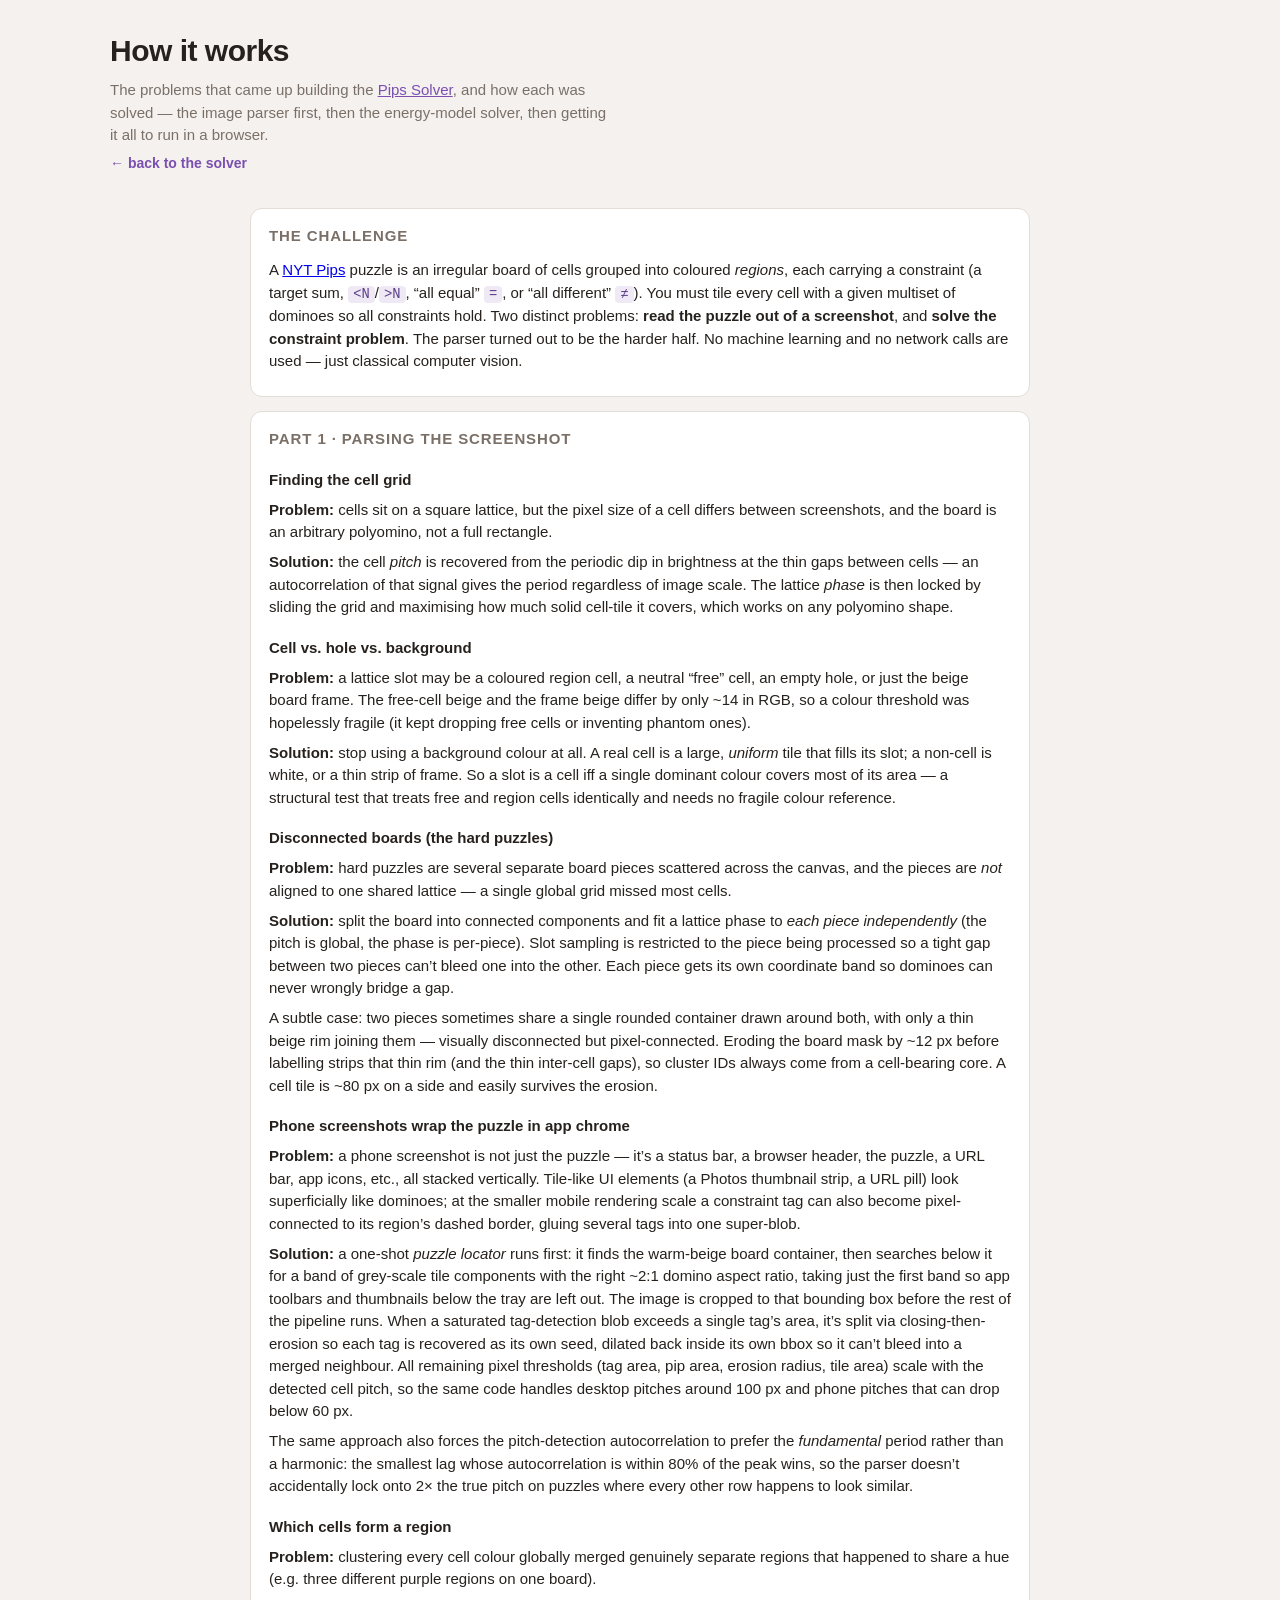
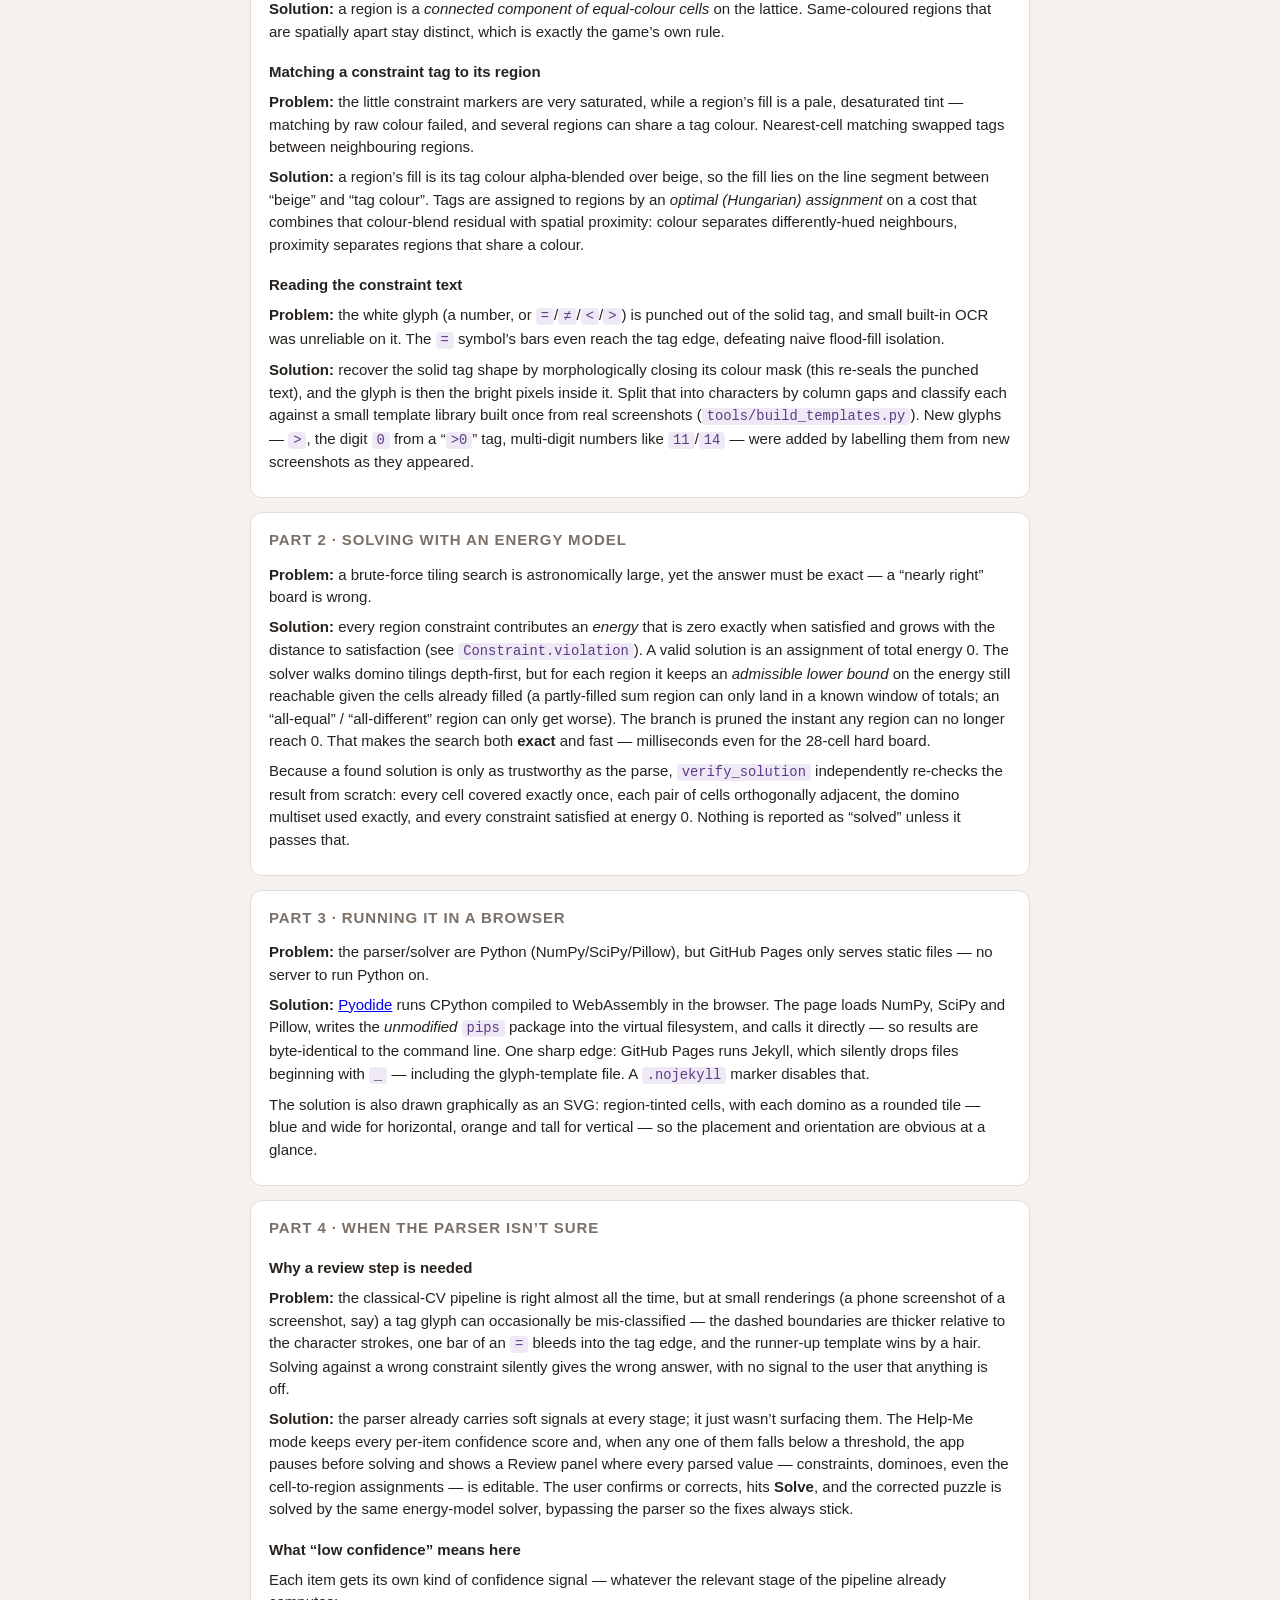
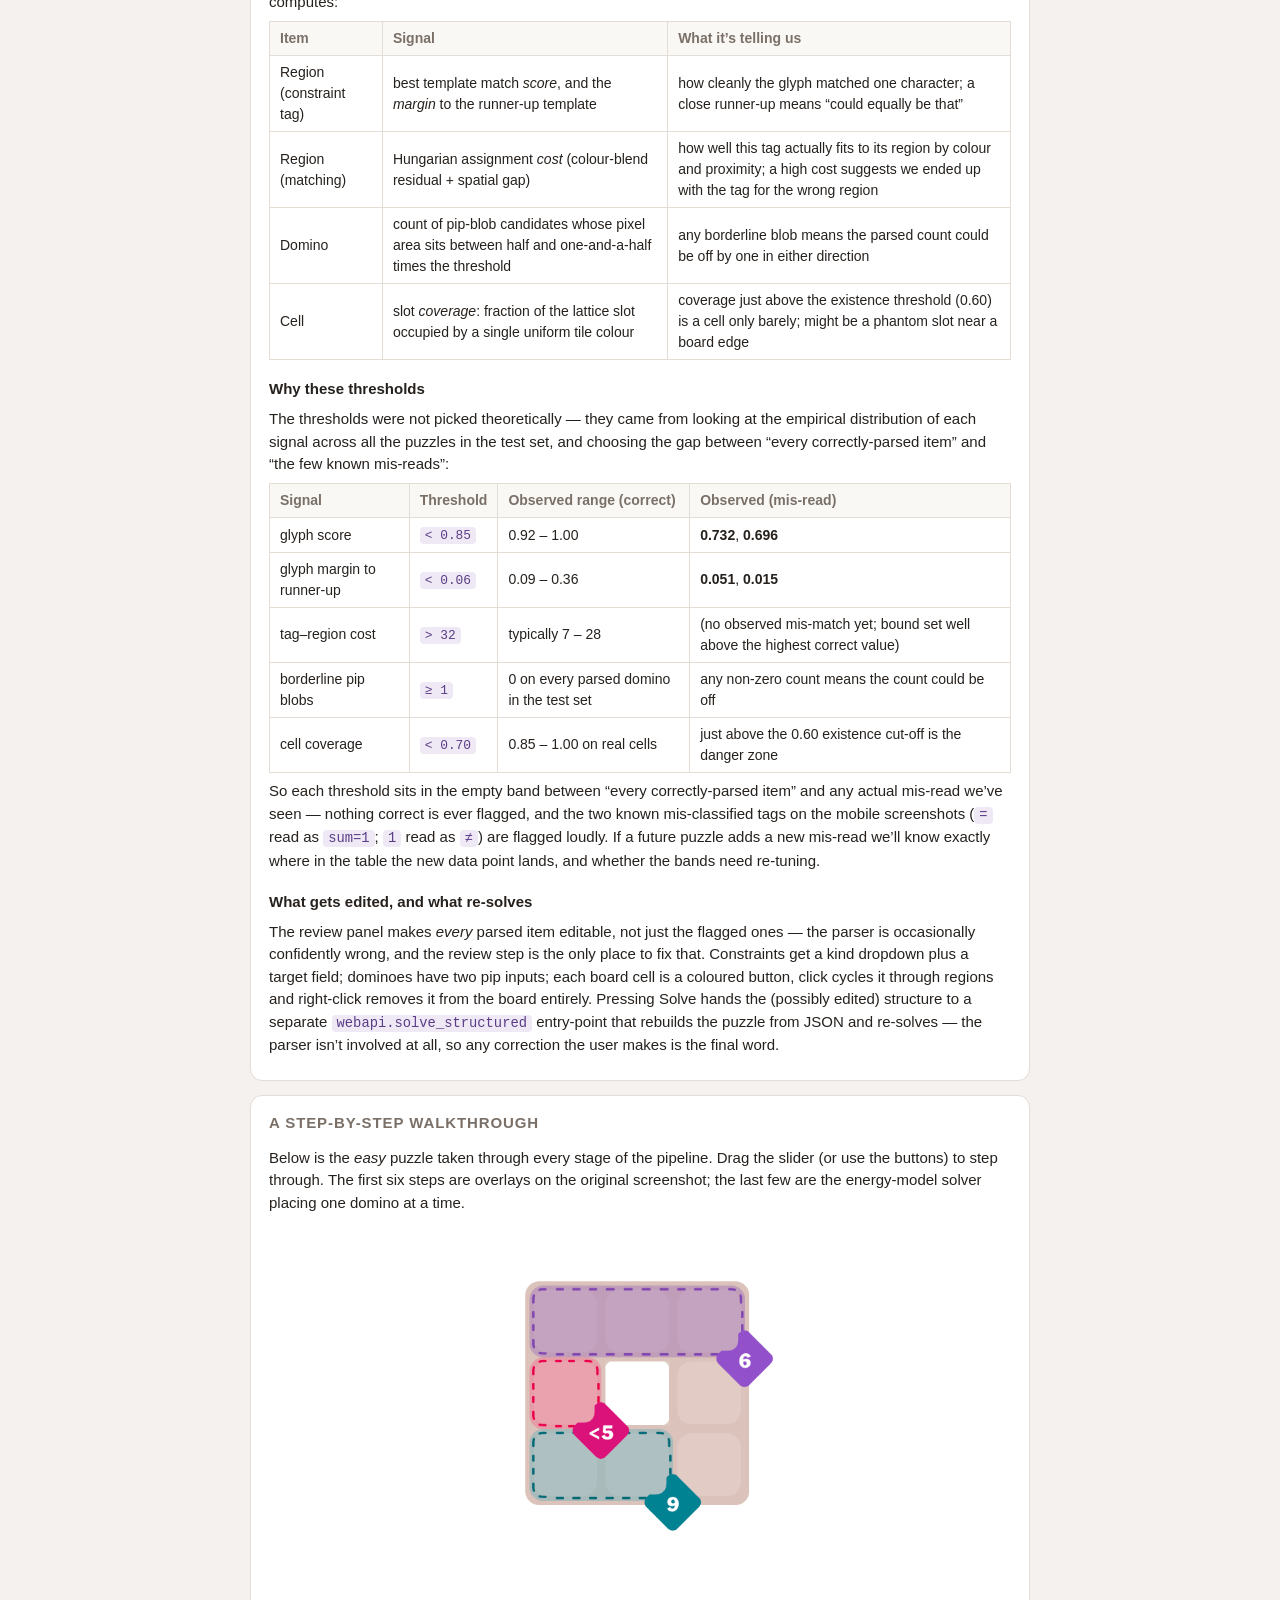
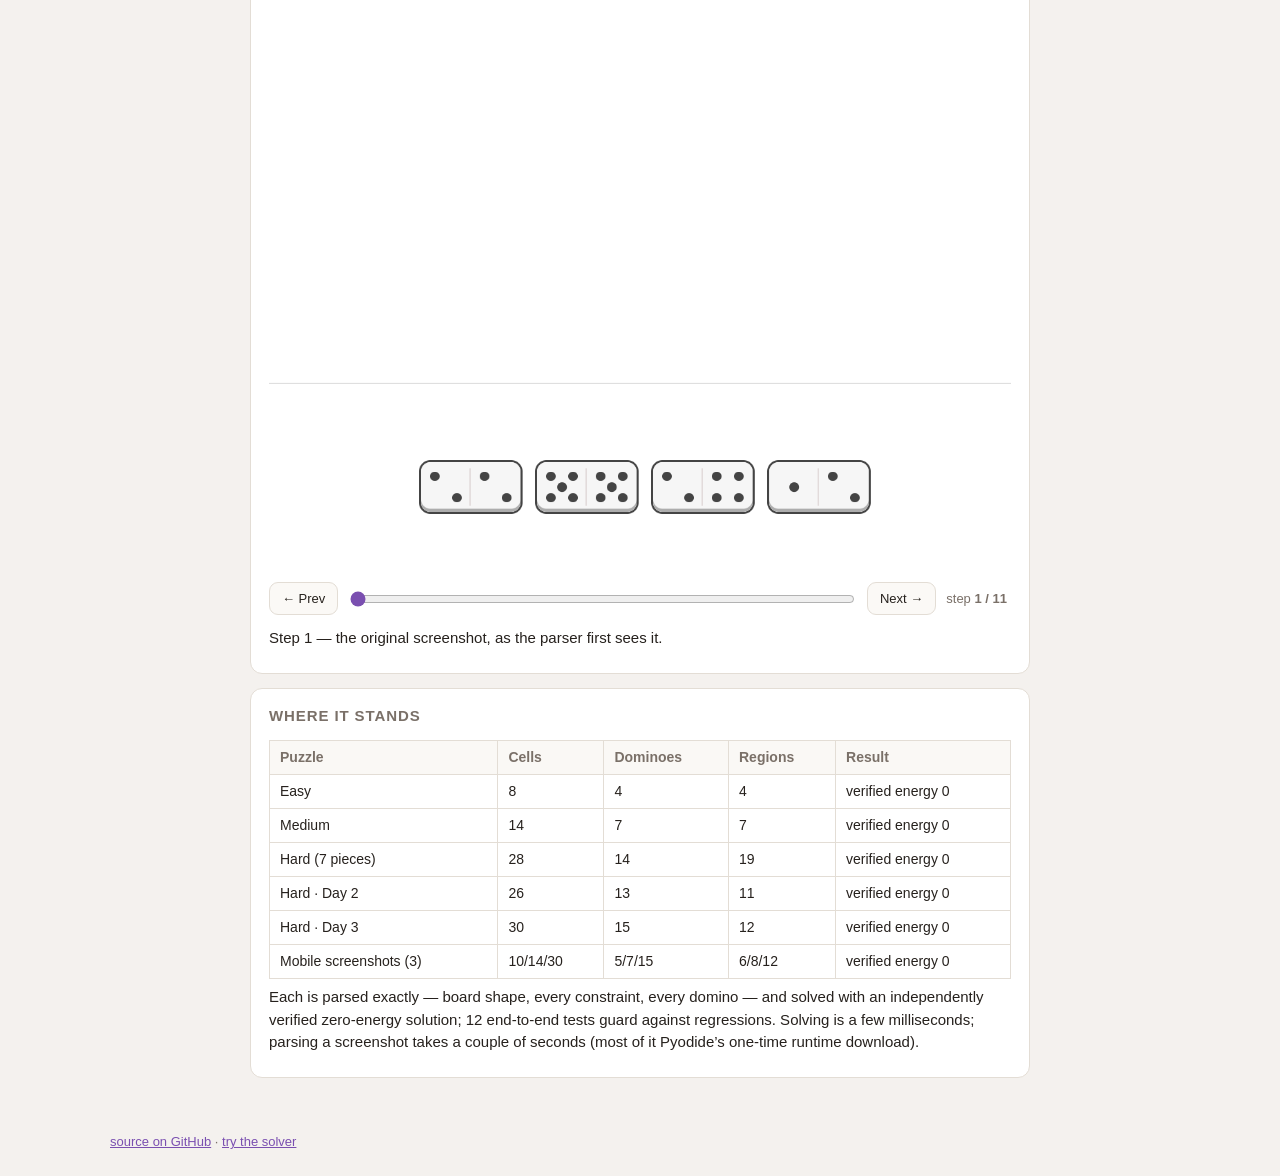
==== commit 69ffee1a: "Solver playback + static parsing walkthrough B. Solver playback: buildSVG now accepts {count} to dra" ====
--- a/docs/writeup.html
+++ b/docs/writeup.html
@@ -305,6 +305,26 @@
   </section>
 
   <section class="card">
+    <h2>A step-by-step walkthrough</h2>
+    <p>Below is the <em>easy</em> puzzle taken through every stage of
+      the pipeline. Drag the slider (or use the buttons) to step
+      through. The first six steps are overlays on the original
+      screenshot; the last few are the energy-model solver placing
+      one domino at a time.</p>
+    <div id="wt-frame">
+      <img id="wt-img" alt="walkthrough step"
+        style="max-width:100%;border-radius:8px;background:#faf8f5">
+    </div>
+    <div id="wt-ctrls" class="playctl" style="margin-top:10px">
+      <button id="wt-prev">&larr; Prev</button>
+      <input id="wt-slider" type="range" min="0" max="0" value="0">
+      <button id="wt-next">Next &rarr;</button>
+      <span class="muted">step <b id="wt-step">1 / 1</b></span>
+    </div>
+    <p id="wt-caption" class="muted" style="margin-top:10px"></p>
+  </section>
+
+  <section class="card">
     <h2>Where it stands</h2>
     <table>
       <thead><tr><th>Puzzle</th><th>Cells</th><th>Dominoes</th>
@@ -340,5 +360,30 @@
      rel="noopener">source on GitHub</a> &middot;
   <a href="index.html">try the solver</a>
 </footer>
+<script>
+(async () => {
+  const m = await (await fetch("walkthrough/easy/manifest.json")).json();
+  const img = document.getElementById("wt-img");
+  const cap = document.getElementById("wt-caption");
+  const sl = document.getElementById("wt-slider");
+  const step = document.getElementById("wt-step");
+  sl.max = m.length - 1;
+  let i = 0;
+  function render() {
+    img.src = "walkthrough/easy/" + m[i].src;
+    cap.textContent = m[i].caption;
+    step.textContent = (i + 1) + " / " + m.length;
+    sl.value = i;
+  }
+  document.getElementById("wt-prev").addEventListener(
+    "click", () => { i = Math.max(0, i - 1); render(); });
+  document.getElementById("wt-next").addEventListener(
+    "click", () => { i = Math.min(m.length - 1, i + 1); render(); });
+  sl.addEventListener("input", (ev) => {
+    i = parseInt(ev.target.value, 10); render();
+  });
+  render();
+})();
+</script>
 </body>
 </html>
--- a/docs/style.css
+++ b/docs/style.css
@@ -92,6 +92,10 @@
   vertical-align:-2px;margin-right:6px;background:#fbfbfb}
 .legend .sw.h{border:2.5px solid #2f6f9f}
 .legend .sw.v{border:2.5px solid #c8762a}
+.playctl{display:flex;gap:10px;align-items:center;flex-wrap:wrap;
+  margin:6px 0 12px;font-size:13px}
+.playctl input[type=range]{flex:1;min-width:160px;accent-color:var(--accent)}
+.playctl button{padding:6px 12px;font:inherit}
 #svgwrap{overflow:auto}
 #svgwrap svg{max-width:100%;height:auto;background:#faf8f5;
   border-radius:8px;padding:10px}
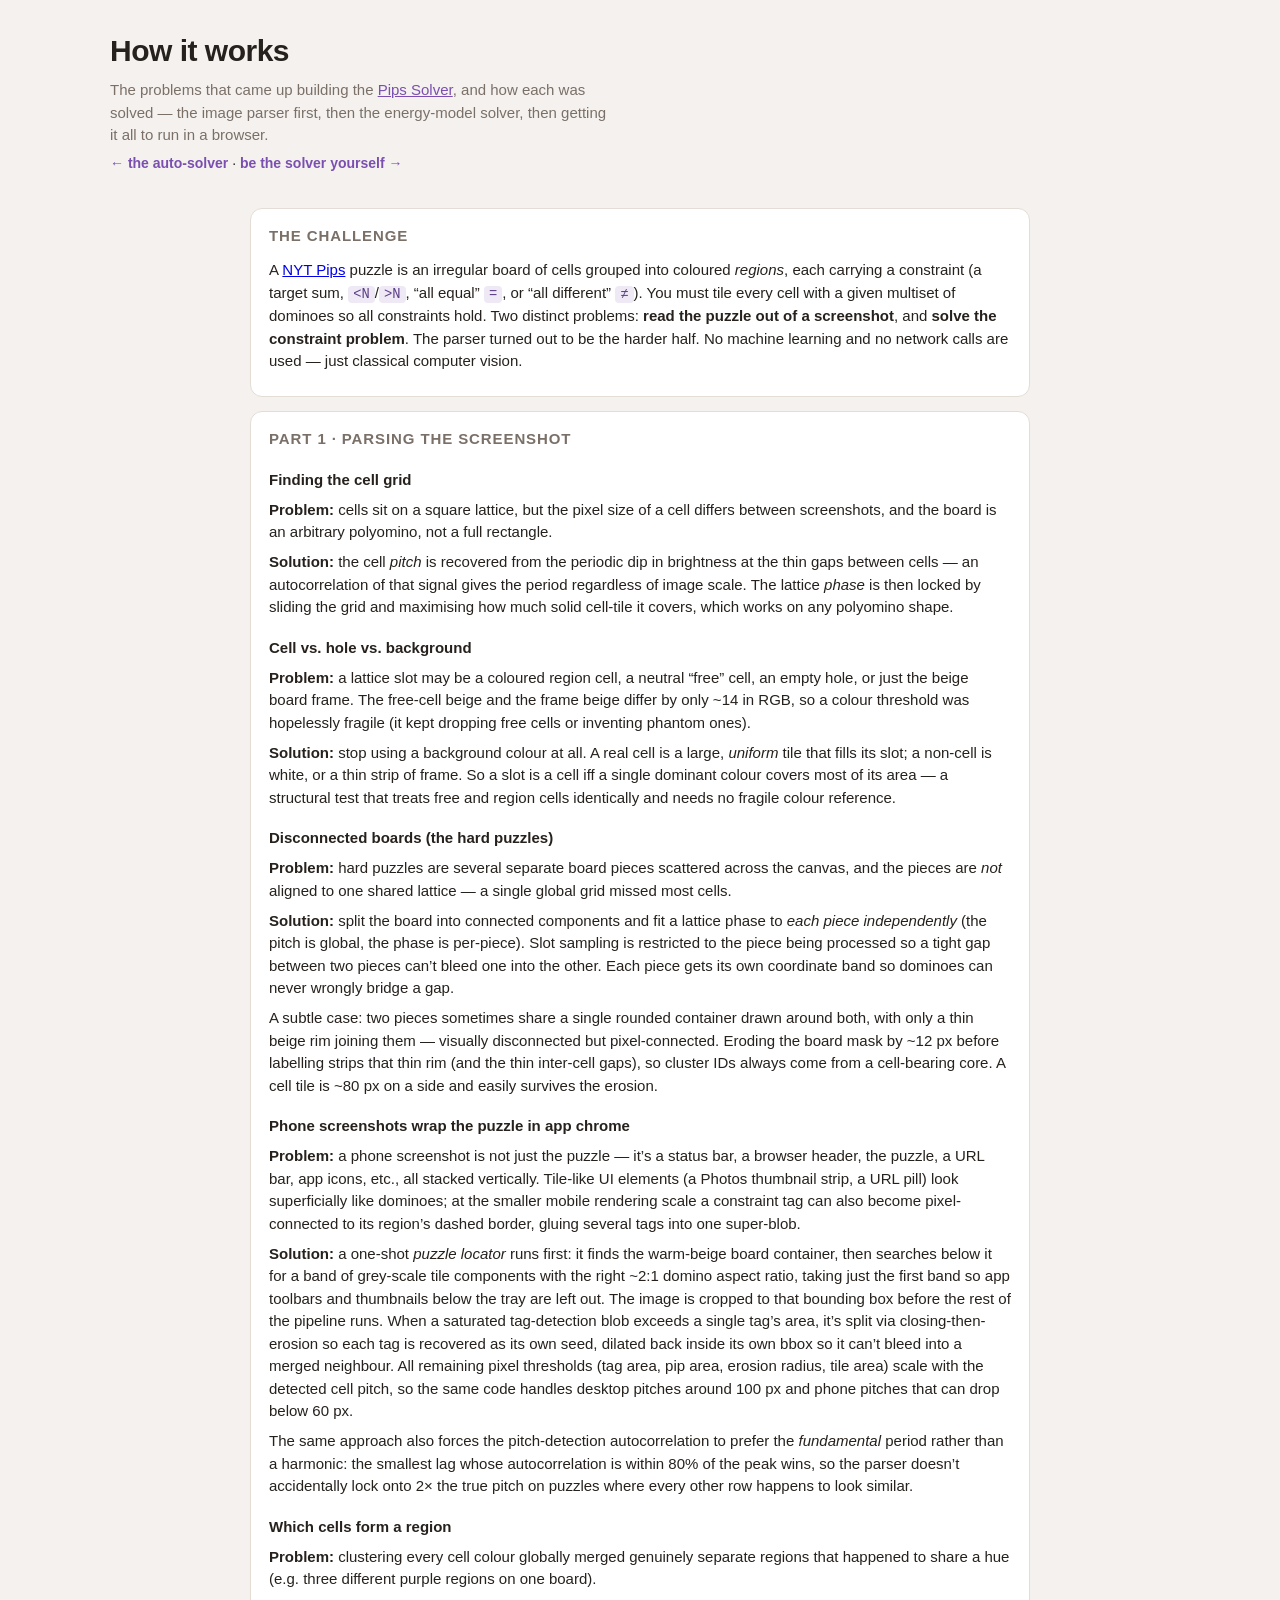
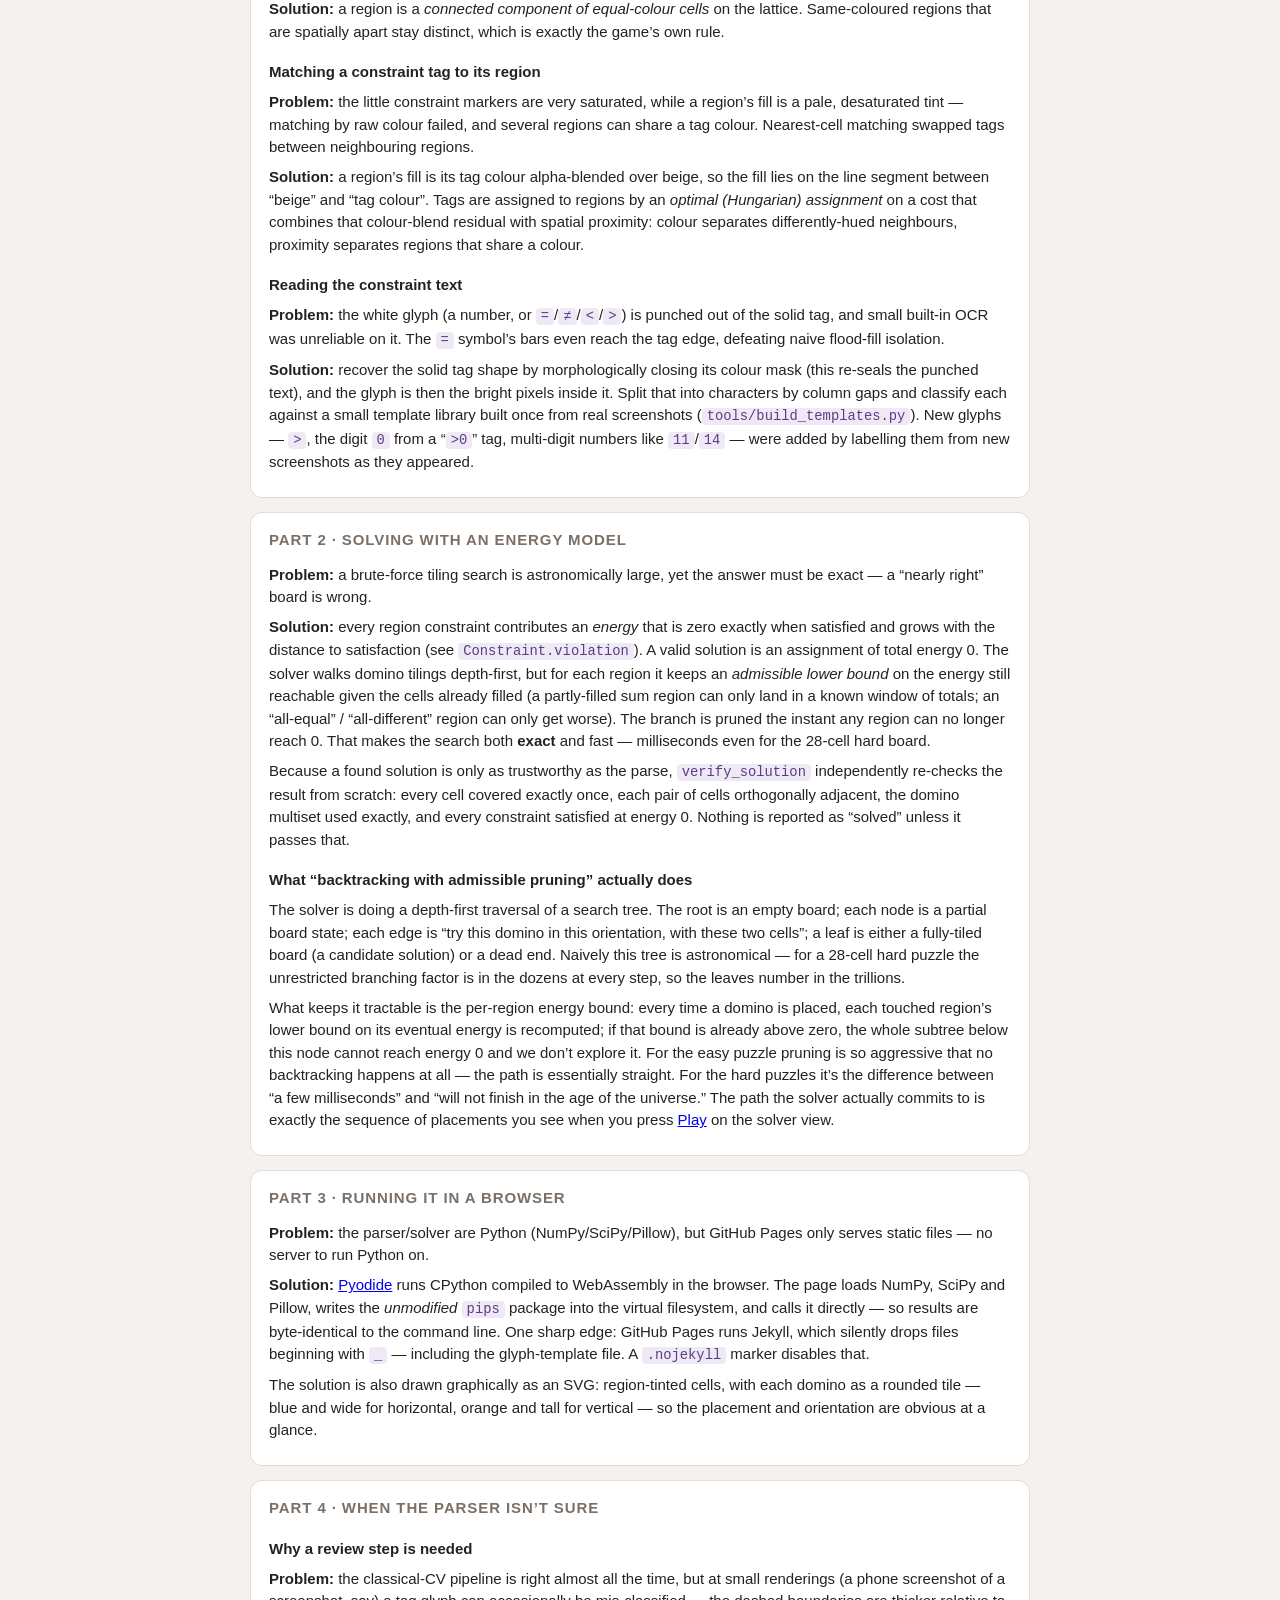
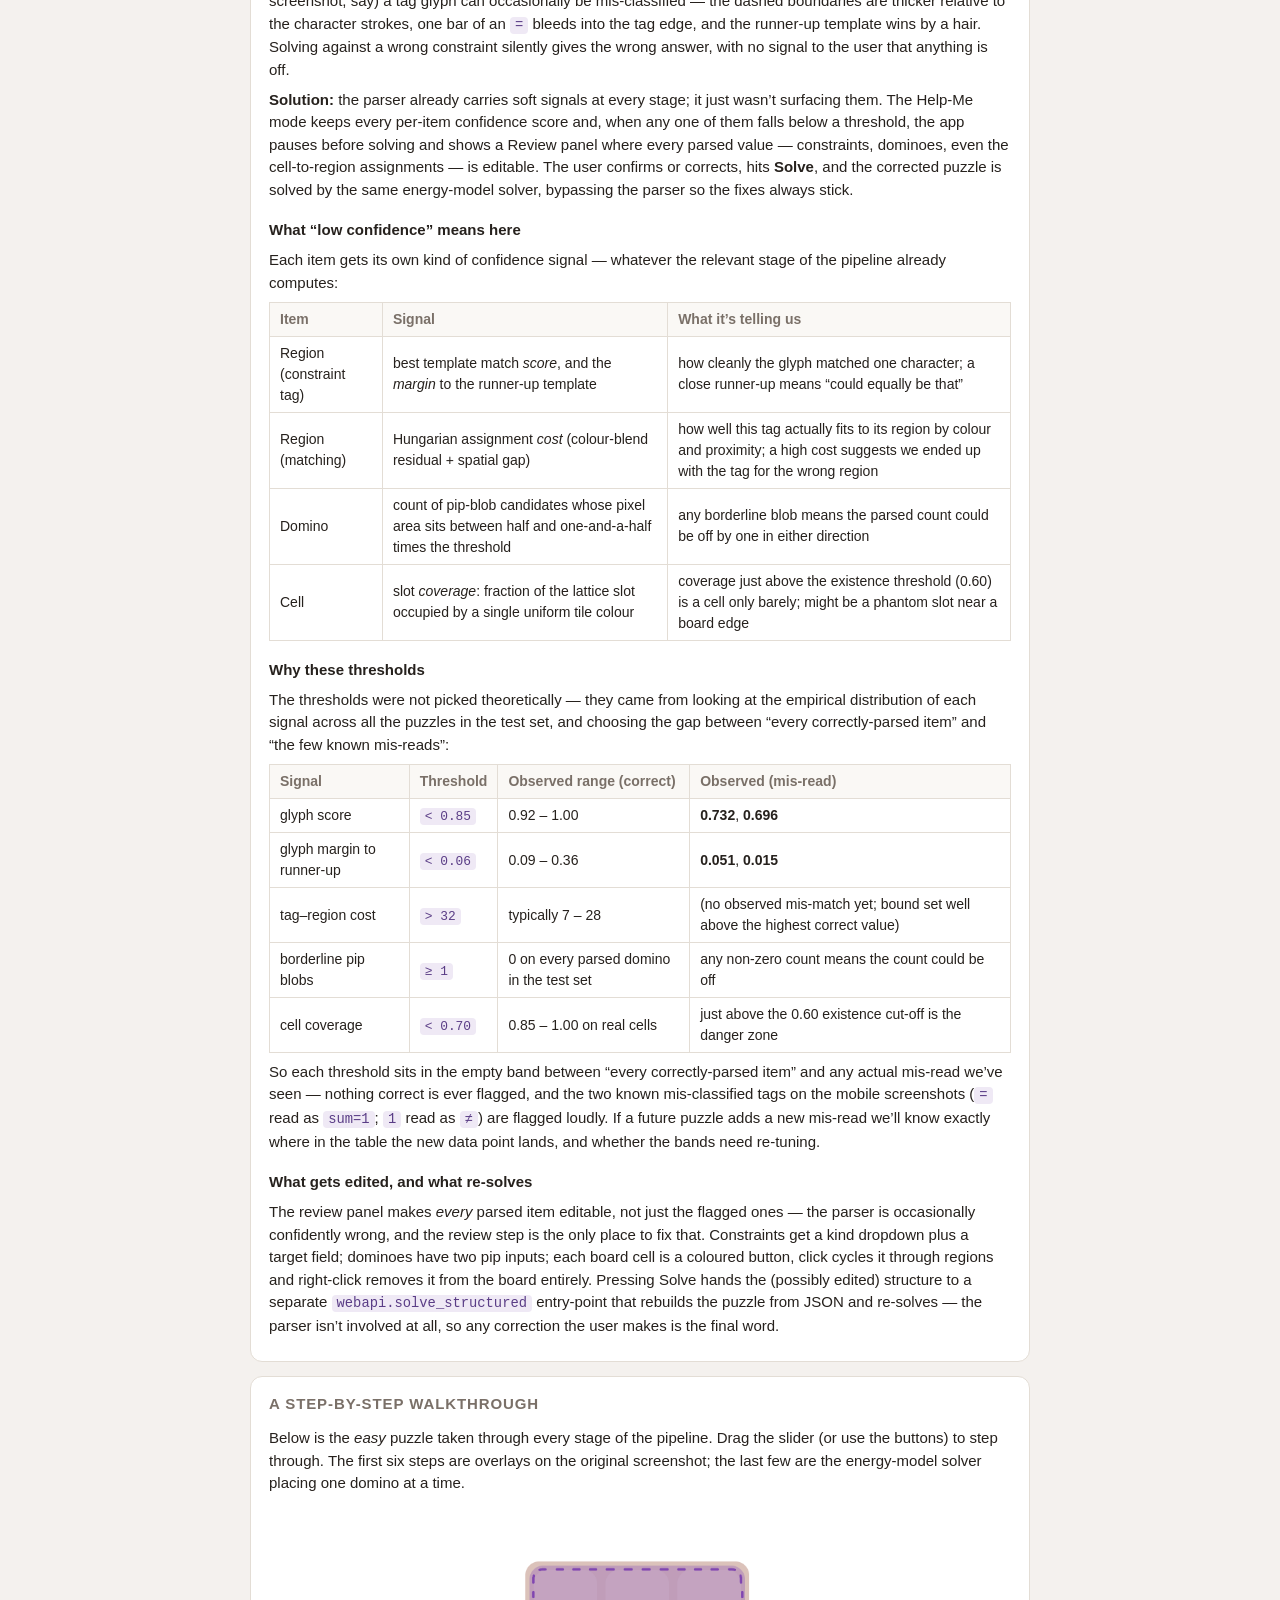
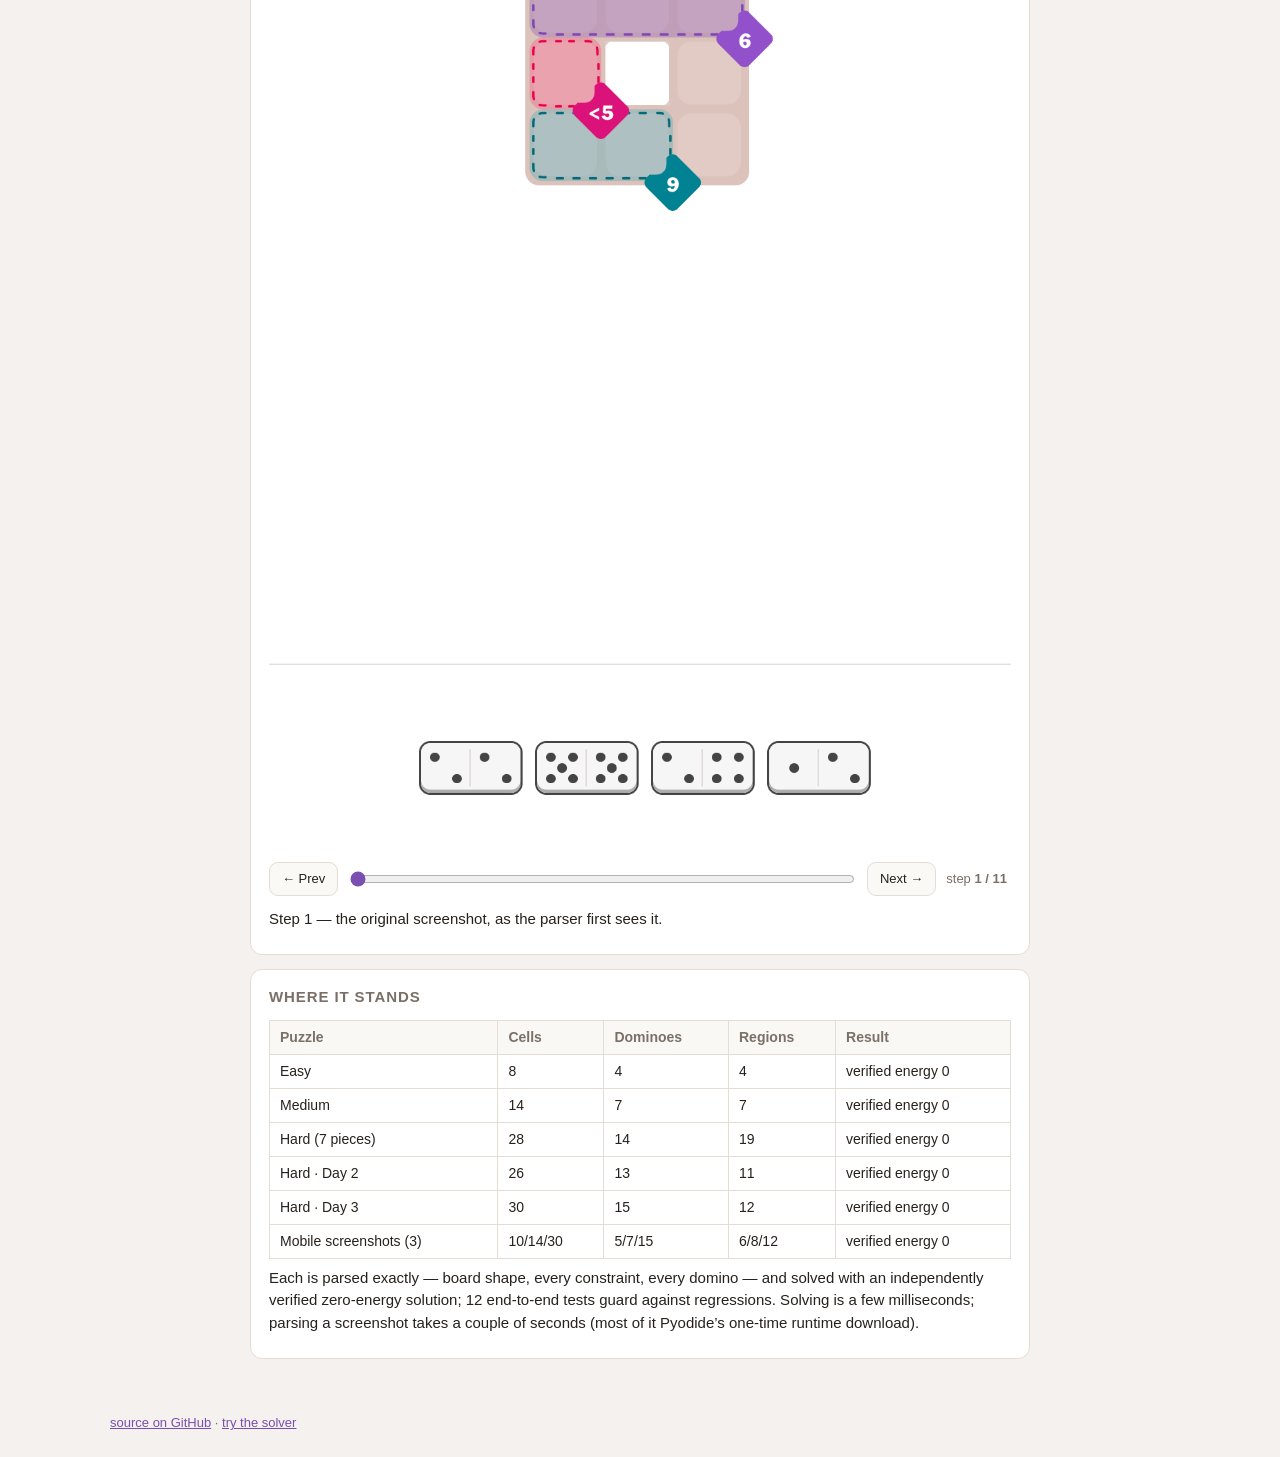
==== commit bd314aac: "Energy/progress chart + 'Be the solver' interactive page - Solver playback now has a small SVG line " ====
--- a/docs/writeup.html
+++ b/docs/writeup.html
@@ -13,7 +13,10 @@
     <a href="index.html">Pips Solver</a>, and how each was solved &mdash;
     the image parser first, then the energy-model solver, then getting it
     all to run in a browser.</p>
-  <nav class="nav"><a href="index.html">&larr; back to the solver</a></nav>
+  <nav class="nav">
+    <a href="index.html">&larr; the auto-solver</a> &middot;
+    <a href="play.html">be the solver yourself &rarr;</a>
+  </nav>
 </header>
 
 <main class="prose">
@@ -173,6 +176,29 @@
       orthogonally adjacent, the domino multiset used exactly, and every
       constraint satisfied at energy&nbsp;0. Nothing is reported as
       &ldquo;solved&rdquo; unless it passes that.</p>
+    <h3>What &ldquo;backtracking with admissible pruning&rdquo; actually
+      does</h3>
+    <p>The solver is doing a depth-first traversal of a search tree. The
+      root is an empty board; each node is a partial board state; each
+      edge is &ldquo;try this domino in this orientation, with these two
+      cells&rdquo;; a leaf is either a fully-tiled board (a candidate
+      solution) or a dead end. Naively this tree is astronomical
+      &mdash; for a 28-cell hard puzzle the unrestricted branching
+      factor is in the dozens at every step, so the leaves number in
+      the trillions.</p>
+    <p>What keeps it tractable is the per-region energy bound: every
+      time a domino is placed, each touched region&rsquo;s lower bound
+      on its eventual energy is recomputed; if that bound is already
+      above zero, the whole subtree below this node cannot reach
+      energy&nbsp;0 and we don&rsquo;t explore it. For the easy puzzle
+      pruning is so aggressive that no backtracking happens at all
+      &mdash; the path is essentially straight. For the hard puzzles
+      it&rsquo;s the difference between &ldquo;a few milliseconds&rdquo;
+      and &ldquo;will not finish in the age of the universe.&rdquo;
+      The path the solver actually commits to is exactly the sequence
+      of placements you see when you press
+      <a href="index.html#solver-playback">Play</a> on the solver
+      view.</p>
   </section>
 
   <section class="card">
--- a/docs/style.css
+++ b/docs/style.css
@@ -96,6 +96,34 @@
   margin:6px 0 12px;font-size:13px}
 .playctl input[type=range]{flex:1;min-width:160px;accent-color:var(--accent)}
 .playctl button{padding:6px 12px;font:inherit}
+#progress-chart{margin:6px 0 10px}
+#progress-chart svg{max-width:360px;background:#faf8f5;
+  border-radius:8px;padding:6px}
+.play-grid{display:grid;grid-template-columns:auto 1fr;gap:24px;
+  align-items:start}
+@media (max-width:760px){.play-grid{grid-template-columns:1fr}}
+#board-wrap svg{background:#faf8f5;border-radius:8px;padding:10px;
+  max-width:100%}
+#energy-chart svg{max-width:340px;background:#faf8f5;border-radius:8px;
+  padding:6px}
+.play-cell:hover{outline:2px solid var(--accent);outline-offset:-2px}
+.pal-dom{display:inline-flex;gap:2px;align-items:center;padding:6px 10px;
+  border:1px solid var(--line);border-radius:8px;background:#fff;
+  margin:0 6px 6px 0;font:600 15px/1 ui-monospace,Menlo,monospace;
+  cursor:pointer}
+.pal-dom .pip{display:inline-block;min-width:14px;text-align:center}
+.pal-dom .sep{color:var(--muted);font-weight:700}
+.pal-dom:hover:not(:disabled){border-color:var(--accent)}
+.pal-dom.selected{background:var(--accent);color:#fff;border-color:var(--accent)}
+.pal-dom.selected .sep{color:#fff8}
+.pal-dom.used,.pal-dom:disabled{opacity:.35;cursor:not-allowed;
+  text-decoration:line-through}
+.rs-row{font-size:13px;margin:2px 0;padding:3px 6px;border-radius:6px}
+.rs-row.partial-ok{background:#eef6ff}
+.rs-row.partial-bad{background:#fff5e6;color:#8a5a00}
+.rs-row.done{background:#e6f3ea}
+.rs-row.broken{background:#fde7e7;color:#a40000}
+.rs-vals{margin-left:8px;font-family:ui-monospace,Menlo,monospace}
 #svgwrap{overflow:auto}
 #svgwrap svg{max-width:100%;height:auto;background:#faf8f5;
   border-radius:8px;padding:10px}
